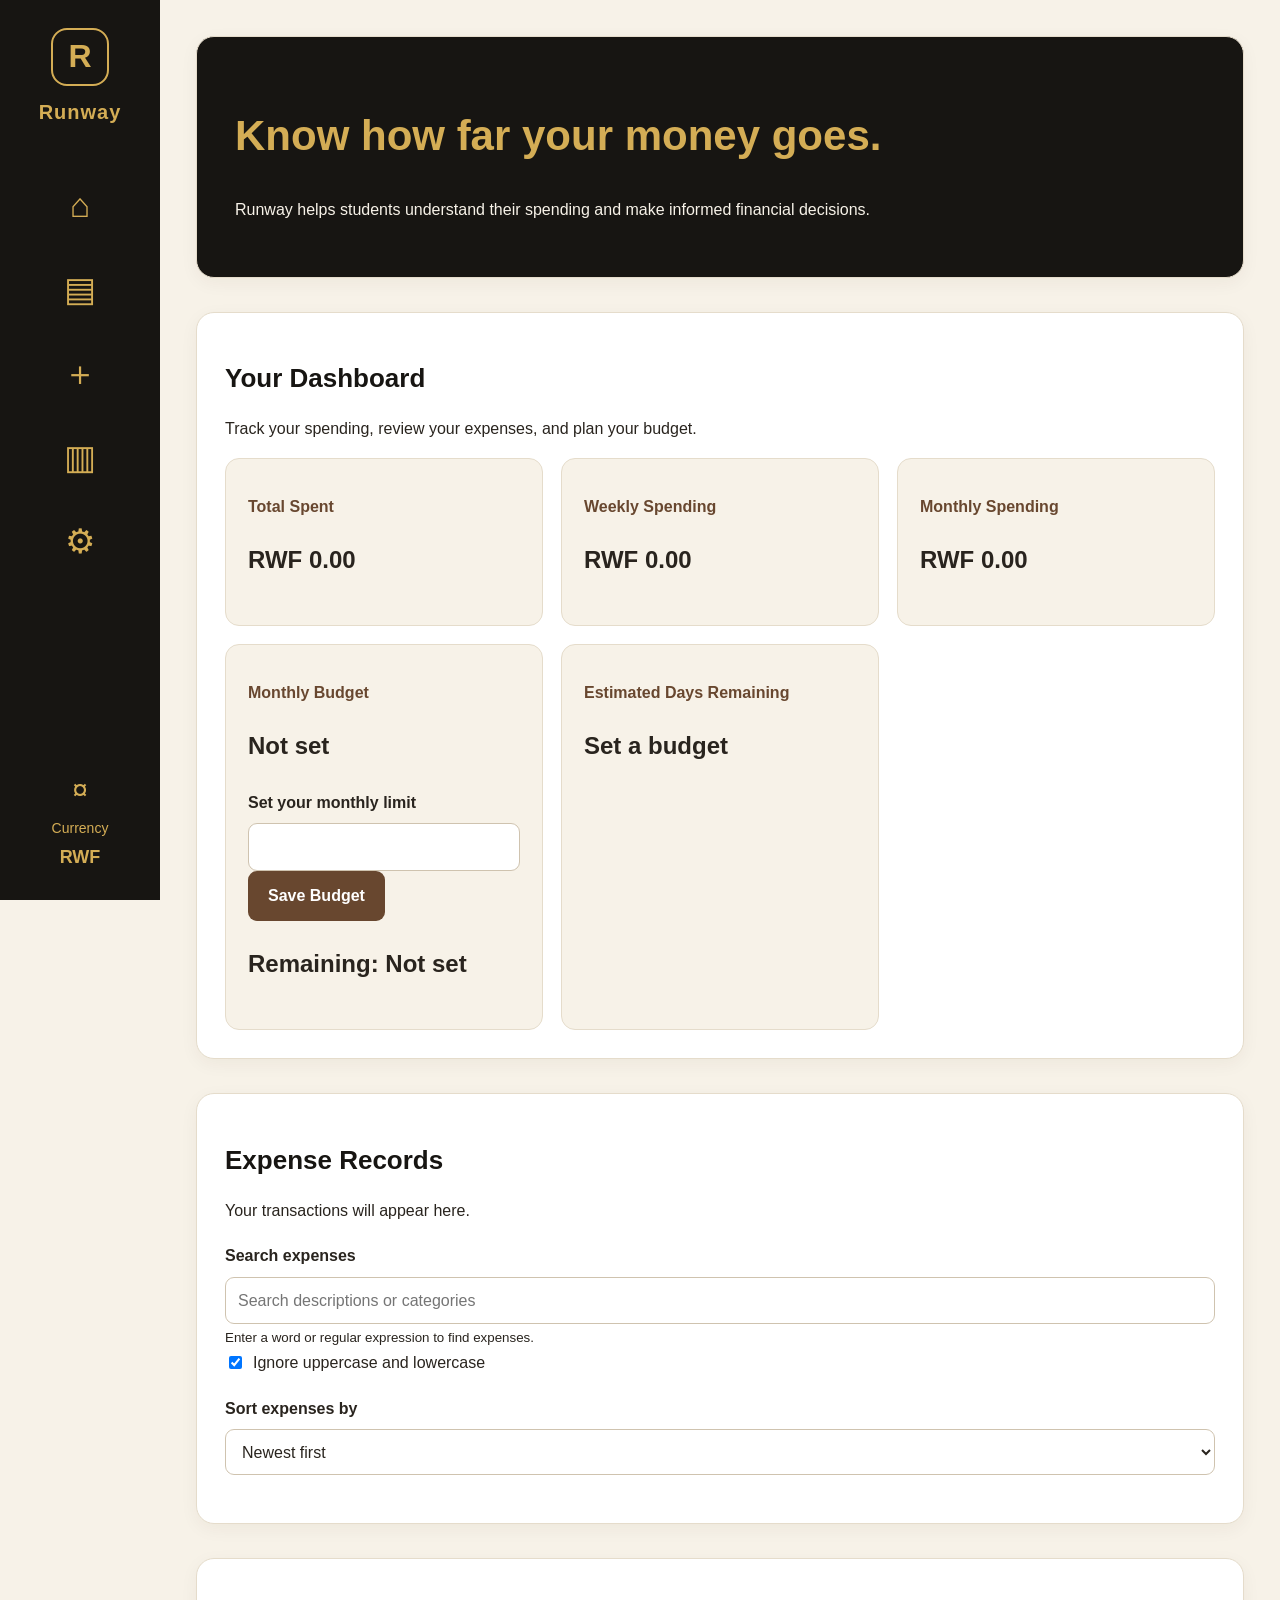
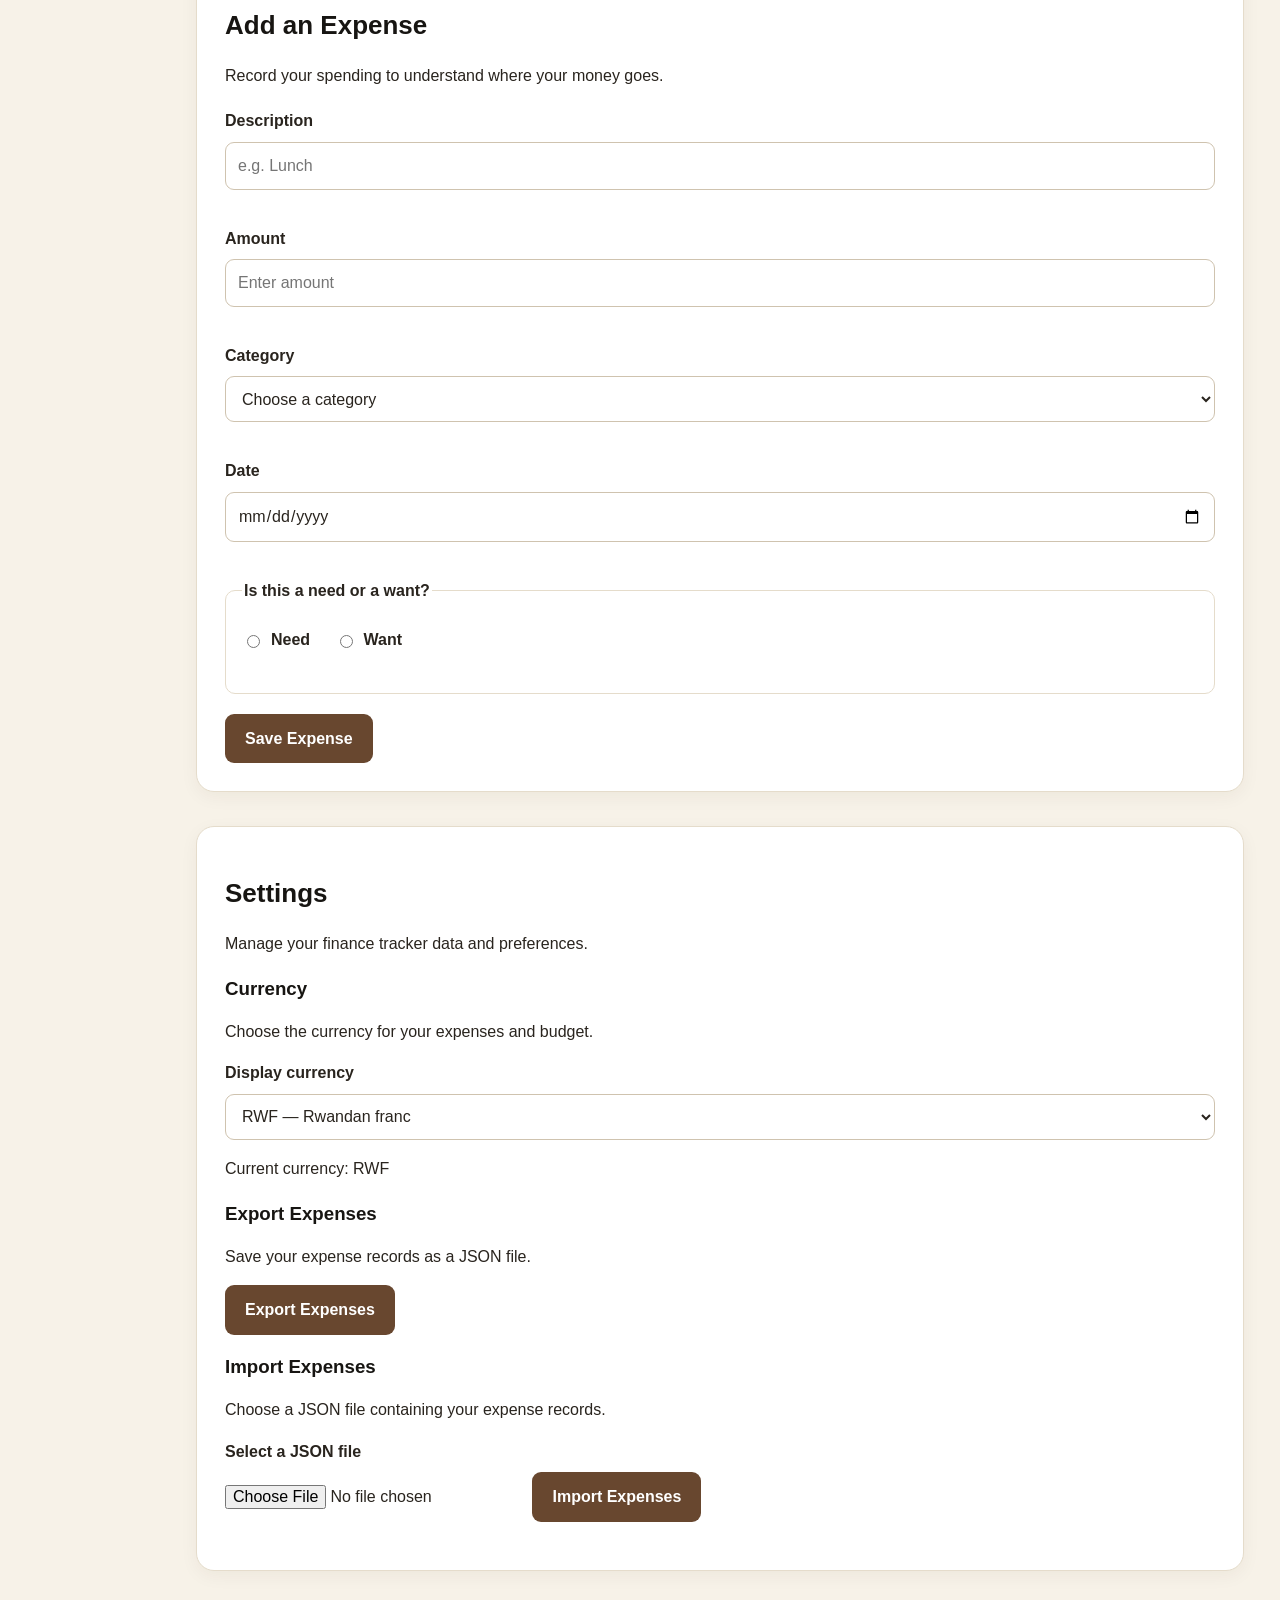
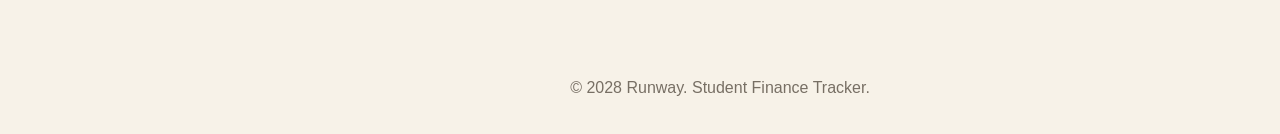
==== index.html @ 53969c0f "Add search highlight" ====
<!DOCTYPE html>
<html lang="en">
<head>
    <meta charset="UTF-8">
    <meta name="viewport" content="width=device-width, initial-scale=1.0">
    <meta name="description" content="Runway helps students understand and manage their spending.">
    <title>Runway | Student Finance Tracker</title>
    <link rel="stylesheet" href="styles/main.css">
    <script type="module" src="scripts/main.js"></script>
</head>
<body>
    <a class="skip-link" href="#main-content">Skip to main content</a>

    
<aside class="sidebar">
    <a class="brand" href="#about" aria-label="Runway home">
        <span class="brand-icon" aria-hidden="true">R</span>
        <span class="brand-name">Runway</span>
    </a>

    <nav aria-label="Main navigation">
        <ul class="nav-list">
            <li>
                <a href="#dashboard" aria-label="Dashboard" title="Dashboard">
                    <span aria-hidden="true">⌂</span>
                </a>
            </li>
            <li>
                <a href="#records" aria-label="Transactions" title="Transactions">
                    <span aria-hidden="true">▤</span>
                </a>
            </li>
            <li>
                <a href="#expense-form" aria-label="Add Expense" title="Add Expense">
                    <span aria-hidden="true">＋</span>
                </a>
            </li>
            <li>
                <a href="#dashboard" aria-label="Spending Insights" title="Spending Insights">
                    <span aria-hidden="true">▥</span>
                </a>
            </li>
            <li>
                <a href="#settings" aria-label="Settings" title="Settings">
                    <span aria-hidden="true">⚙</span>
                </a>
            </li>
        </ul>
    </nav>

    <div class="sidebar-currency">
        <span aria-hidden="true">¤</span>
        <p>Currency</p>
        <strong>RWF</strong>
    </div>
</aside>


    <main id="main-content">
        <section id="about" aria-labelledby="about-title">
            <h1 id="about-title">Know how far your money goes.</h1>
            <p>Runway helps students understand their spending and make informed financial decisions.</p>
        </section>
        <section id="dashboard" aria-labelledby="dashboard-title">
        <h2 id="dashboard-title">Your Dashboard</h2>
     <p>Track your spending, review your expenses, and plan your budget.</p>
    <div class="dashboard-summary">
        <article class="summary-card">
            <h3>Total Spent</h3>
            <p id="total-spent">2</p>
        </article>

        <article class="summary-card">
            <h3>Weekly Spending</h3>
            <p id="weekly-spent">2</p>
        </article>

        <article class="summary-card">
            <h3>Monthly Spending</h3>
            <p id="monthly-spent">2</p>
        </article>
       <article class="summary-card">
    <h3>Monthly Budget</h3>
    <p id="monthly-budget">Not set</p>

    <form id="budget-form">
        <label for="budget-amount">Set your monthly limit</label>
        <input
            type="number"
            id="budget-amount"
            min="0.01"
            step="0.01"

            required
        >
        <button type="submit">Save Budget</button>
    </form>

    <p>Remaining: <span id="budget-remaining">Not set</span></p>
</article>

    <article class="summary-card">
        <h3>Estimated Days Remaining</h3>
        <p id="runway-days">Set a budget</p>
    </article> 
     </div>
        </section>
<section id="records" aria-labelledby="records-title">
    <h2 id="records-title">Expense Records</h2>

    <p>Your transactions will appear here.</p>

    <div class="form-group">
        <label for="expense-search">Search expenses</label>
        <input
            type="search"
            id="expense-search"
            placeholder="Search descriptions or categories"
            aria-describedby="search-help"
        >
        <small id="search-help">
            Enter a word or regular expression to find expenses.
        </small>
        <label class="check-label">
    <input type="checkbox" id="case-toggle" checked>
    Ignore uppercase and lowercase
</label>
    </div>

    <div class="form-group">
        <label for="sort-expenses">Sort expenses by</label>
        <select id="sort-expenses">
            <option value="newest">Newest first</option>
            <option value="oldest">Oldest first</option>
            <option value="description">Description (A–Z)</option>
            <option value="amount-high">Amount (highest first)</option>
            <option value="amount-low">Amount (lowest first)</option>
        </select>
    </div>
</section>    
<section id="expense-form" aria-labelledby="expense-title">
    <h2 id="expense-title">Add an Expense</h2>
    <p>Record your spending to understand where your money goes.</p>

   <form id="expense-entry-form" novalidate>
    <div class="form-group">
        <label for="expense-description">Description</label>
        <input type="text" id="expense-description" name="description" placeholder="e.g. Lunch">
        <small class="error-message" id="description-error" aria-live="polite"></small>
    </div>

    <div class="form-group">
        <label for="expense-amount">Amount</label>
        <input type="number" id="expense-amount" name="amount" step="0.01" placeholder="Enter amount">
        <small class="error-message" id="amount-error" aria-live="polite"></small>
    </div>

    <div class="form-group">
        <label for="expense-category">Category</label>
        <select id="expense-category" name="category">
            <option value="">Choose a category</option>
            <option value="Food">Food</option>
            <option value="Books">Books</option>
            <option value="Transport">Transport</option>
            <option value="Entertainment">Entertainment</option>
            <option value="Fees">Fees</option>
            <option value="Other">Other</option>
        </select>
        <small class="error-message" id="category-error" aria-live="polite"></small>
    </div>

    <div class="form-group">
        <label for="expense-date">Date</label>
        <input type="date" id="expense-date" name="date">
        <small class="error-message" id="date-error" aria-live="polite"></small>
    </div>

    <fieldset class="form-group">
        <legend>Is this a need or a want?</legend>
        <label>
            <input type="radio" name="needWant" value="need">
            Need
        </label>
        <label>
            <input type="radio" name="needWant" value="want">
            Want
        </label>
        <small class="error-message" id="needwant-error" aria-live="polite"></small>
    </fieldset>

    <button type="submit">Save Expense</button>
</form> 
</section>

       <section id="settings" aria-labelledby="settings-title">
        <h2 id="settings-title">Settings</h2>
        <p>Manage your finance tracker data and preferences.</p>
                <div class="form-group">
            <h3>Currency</h3>
            <p>Choose the currency for your expenses and budget.</p>

            <label for="currency-select">Display currency</label>
            <select id="currency-select">
                <option value="RWF">RWF — Rwandan franc</option>
                <option value="USD">USD — US dollar</option>
                <option value="MWK">MWK — Malawian kwacha</option>
            </select>

            <p id="currency-status" role="status" aria-live="polite">
                Current currency: RWF
            </p>
        </div>

        <div class="form-group">
            <h3>Export Expenses</h3>
            <p>Save your expense records as a JSON file.</p>
            <button type="button" id="export-expenses">Export Expenses</button>
        </div>

        <div class="form-group">
            <h3>Import Expenses</h3>
            <p>Choose a JSON file containing your expense records.</p>
            <label for="import-file">Select a JSON file</label>
            <input type="file" id="import-file" accept=".json,application/json">
            <button type="button" id="import-expenses">Import Expenses</button>
            <p id="import-status" role="status" aria-live="polite"></p>
        </div>
    </section>
    </main>

    <footer class="site-footer">
        <p>&copy; 2028 Runway. Student Finance Tracker.</p>
</footer>
</body>
</html>
---- styles/main.css ----
:root {
    --black: #171512;
    --gold: #D4AD55;
    --brown: #68472F;
    --cream: #F7F2E8;
    --white: #FFFFFF;
    --text: #29241E;
    --muted: #776F64;
    --border: #E5DCCB;
}

* {
    box-sizing: border-box;
}

html {
    scroll-behavior: smooth;
}

body {
    margin: 0;
    background: var(--cream);
    color: var(--text);
    font-family: Arial, sans-serif;
    line-height: 1.6;
}

.skip-link {
    position: absolute;
    top: -100px;
    left: 12px;
    z-index: 100;
    background: var(--gold);
    color: var(--black);
    padding: 12px;
}

.skip-link:focus {
    top: 12px;
}

/* Wider black sidebar */
.sidebar {
    position: fixed;
    top: 0;
    left: 0;
    bottom: 0;
    width: 160px;
    padding: 28px 16px;
    background: var(--black);
    display: flex;
    flex-direction: column;
    align-items: center;
    z-index: 10;
    overflow-y: auto;
}

.brand {
    display: flex;
    flex-direction: column;
    align-items: center;
    gap: 10px;
    color: var(--gold);
    text-decoration: none;
    font-weight: bold;
}

.brand-icon {
    display: flex;
    align-items: center;
    justify-content: center;
    width: 58px;
    height: 58px;
    border: 2px solid var(--gold);
    border-radius: 16px;
    font-size: 32px;
}

.brand-name {
    font-size: 20px;
    letter-spacing: 1px;
}

.sidebar nav {
    width: 100%;
    margin-top: 44px;
}

.nav-list {
    list-style: none;
    padding: 0;
    margin: 0;
    display: flex;
    flex-direction: column;
    align-items: center;
    gap: 18px;
}

.nav-list a {
    width: 100px;
    height: 66px;
    display: flex;
    align-items: center;
    justify-content: center;
    border-radius: 15px;
    background: transparent;
    color: var(--gold);
    text-decoration: none;
    font-size: 34px;
    transition: background 0.2s, color 0.2s;
}

.nav-list a:hover,
.nav-list a:focus {
    background: var(--gold);
    color: var(--black);
    outline: none;
}

.sidebar-currency {
    margin-top: auto;
    padding-top: 30px;
    color: var(--gold);
    text-align: center;
    font-size: 14px;
}

.sidebar-currency span {
    font-size: 28px;
}

.sidebar-currency p {
    margin: 4px 0;
}

.sidebar-currency strong {
    font-size: 18px;
}

/* Main page */
main {
    margin-left: 160px;
    padding: 36px;
    max-width: 1500px;
}

section {
    margin-bottom: 34px;
    padding: 28px;
    background: var(--white);
    border: 1px solid var(--border);
    border-radius: 18px;
    box-shadow: 0 5px 18px rgba(50, 35, 15, 0.05);
    scroll-margin-top: 20px;
}

h1,
h2,
h3 {
    color: var(--black);
    line-height: 1.25;
}

h1 {
    font-size: clamp(28px, 4vw, 42px);
    max-width: 700px;
}

h2 {
    font-size: 26px;
}

section#about {
    background: var(--black);
    color: var(--white);
    padding: 38px;
}

section#about h1 {
    color: var(--gold);
}

section#about p {
    max-width: 650px;
    color: var(--cream);
}

.dashboard-summary {
    display: grid;
    grid-template-columns: 1fr;
    gap: 18px;
}

.summary-card {
    min-width: 0;
    padding: 22px;
    background: var(--cream);
    border: 1px solid var(--border);
    border-radius: 14px;
}

.summary-card h3 {
    font-size: 16px;
    color: var(--brown);
}

.summary-card p {
    font-size: 24px;
    font-weight: bold;
    overflow-wrap: anywhere;
}

.form-group {
    margin: 20px 0;
}

label,
legend {
    display: block;
    margin-bottom: 8px;
    font-weight: bold;
}

input,
select,
button {
    font: inherit;
}

input:not([type="radio"]):not([type="file"]),
select {
    width: 100%;
    min-height: 46px;
    padding: 10px 12px;
    border: 1px solid #CFC3AF;
    border-radius: 9px;
    background: var(--white);
    color: var(--text);
}

input:focus,
select:focus,
button:focus {
    outline: 3px solid rgba(212, 173, 85, 0.55);
    outline-offset: 2px;
}

fieldset {
    border: 1px solid var(--border);
    border-radius: 10px;
    padding: 16px;
}

fieldset label {
    display: inline-flex;
    align-items: center;
    gap: 8px;
    margin-right: 20px;
}

button {
    padding: 12px 20px;
    border: none;
    border-radius: 9px;
    background: var(--brown);
    color: var(--white);
    font-weight: bold;
    cursor: pointer;
}

button:hover {
    background: var(--black);
    color: var(--gold);
}

.site-footer {
    margin-left: 160px;
    padding: 18px 30px;
    color: var(--muted);
    text-align: center;
}

/* Tablet and larger screens */
@media (min-width: 700px) {
    .dashboard-summary {
        grid-template-columns: repeat(2, minmax(0, 1fr));
    }
}

/* Desktop */
@media (min-width: 1100px) {
    .dashboard-summary {
        grid-template-columns: repeat(3, minmax(0, 1fr));
    }
}

/* Small phones */
@media (max-width: 480px) {
    .sidebar {
        width: 85px;
        padding: 20px 8px;
    }

    .brand-icon {
        width: 46px;
        height: 46px;
        font-size: 25px;
    }

    .brand-name {
        font-size: 16px;
    }

    .sidebar nav {
        margin-top: 28px;
    }

    .nav-list {
        gap: 12px;
    }

    .nav-list a {
        width: 60px;
        max-width: 100%;
        height: 54px;
        font-size: 28px;
    }

    .sidebar-currency {
        font-size: 12px;
    }

    main {
        margin-left: 85px;
        padding: 10px;
        width: calc(100% - 85px);
        max-width: none;
    }

    section {
        padding: 18px;
    }

    section#about {
        padding: 22px;
    }

    .site-footer {
        margin-left: 85px;
        padding: 14px 8px;
        font-size: 12px;
    }
}


/* Runway records table */
#records {
    width: 100%;
    max-width: 100%;
    overflow-x: auto;
}

#records table {
    width: 100%;
    min-width: 0px;
    margin-top: 0px;
    border-collapse: separate;
    border-spacing: 0;
    background: var(--white);
    border: 1px solid var(--border);
    border-radius: 14px;
    overflow: hidden;
    box-shadow: 0 6px 18px rgba(23, 21, 18, 0.08);
}

#records th {
    padding: 18px 20px;
    background: var(--black);
    color: var(--gold);
    text-align: left;
    font-size: 14px;
    letter-spacing: 0.4px;
    border-bottom: 3px solid var(--gold);
    white-space: nowrap;
}

#records td {
    padding: 17px 20px;
    color: var(--text);
    border-bottom: 1px solid var(--border);
    text-align: left;
}

#records tr:nth-child(even) td {
    background: var(--cream);
}

#records tr:hover td {
    background: #F0E5CB;
}

#records tr:last-child td {
    border-bottom: none;
}

#records td:nth-child(4) {
    color: var(--brown);
    font-weight: bold;
    white-space: nowrap;
}

.error-message {
    display: block;
    color: #B3261E;
    font-weight: bold;
    min-height: 1.2em;

}

mark {
    background: var(--gold);
    color: var(--black);
    padding: 0 2px;
    border-radius: 3px;
}

.check-label {
    display: flex;
    align-items: center;
    gap: 8px;
    font-weight: normal;
}

#records input[type="checkbox"] {
    width: auto;
    min-height: 0;
}
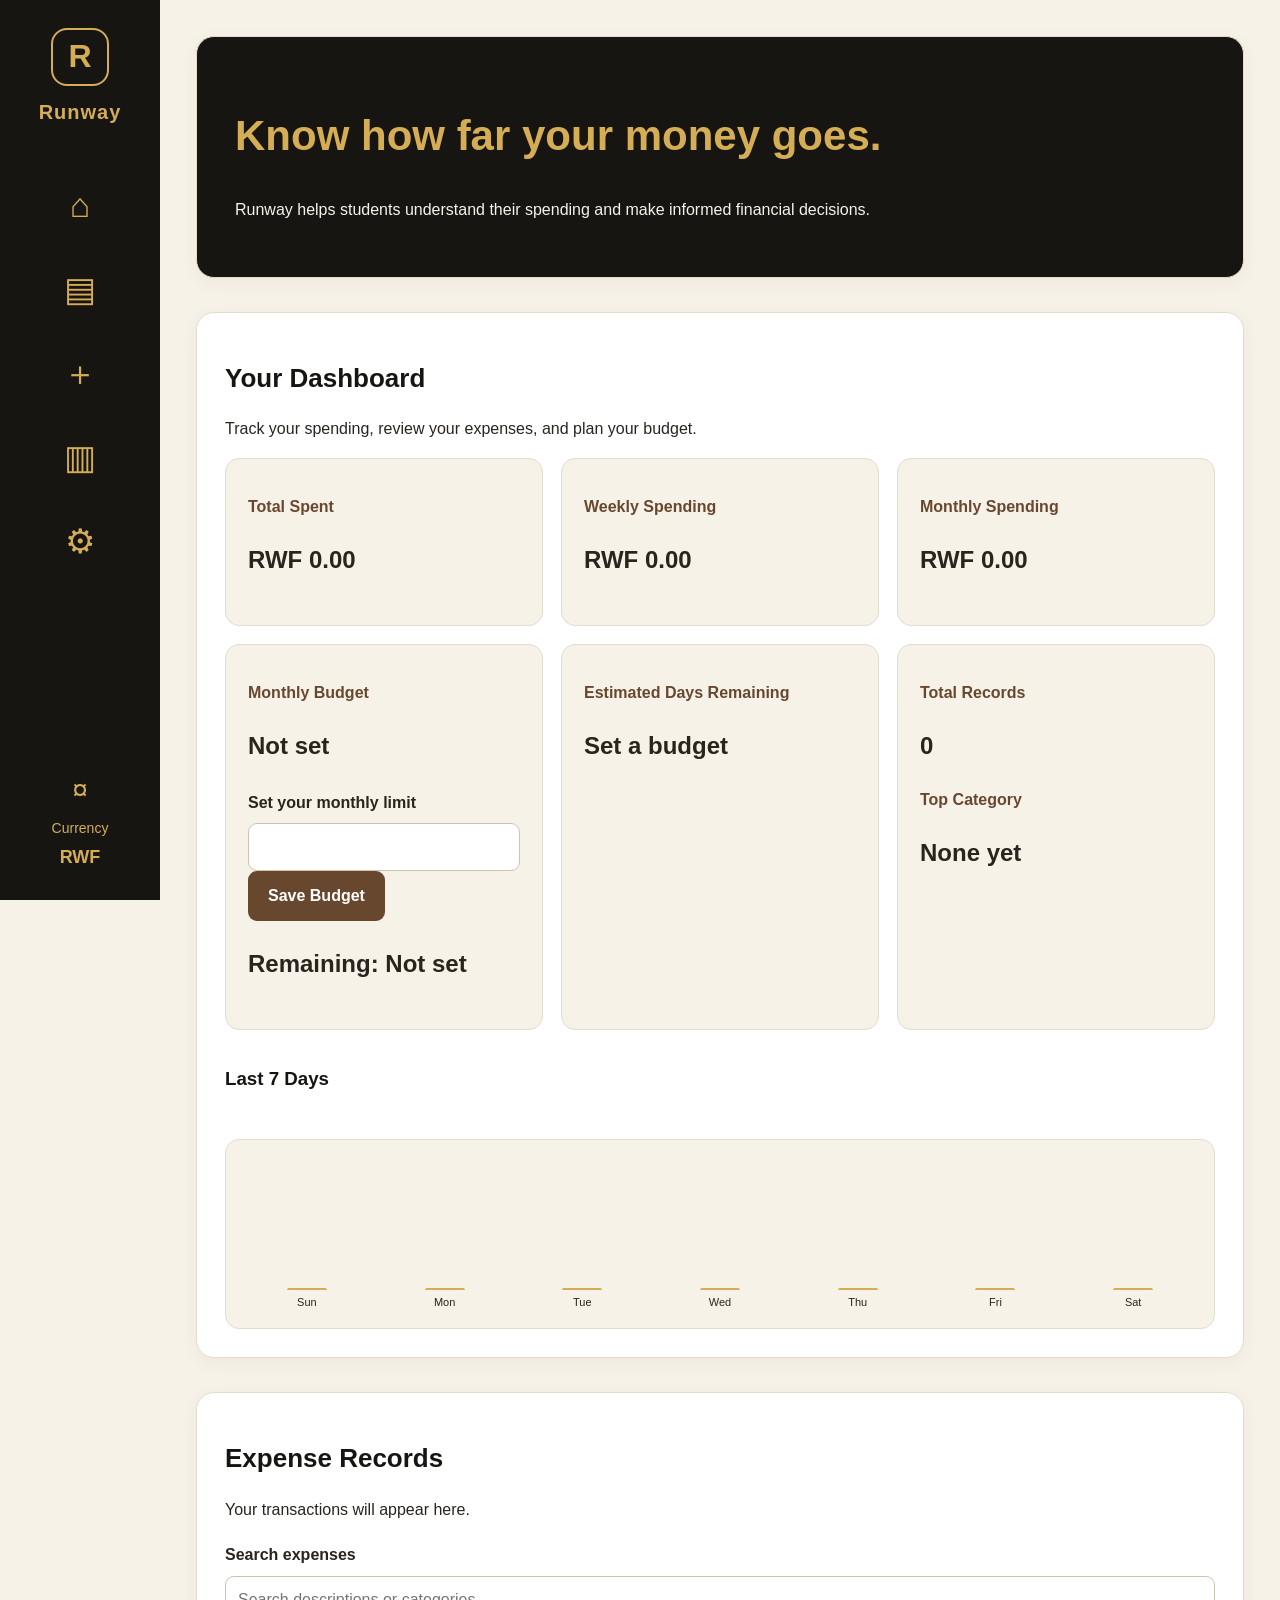
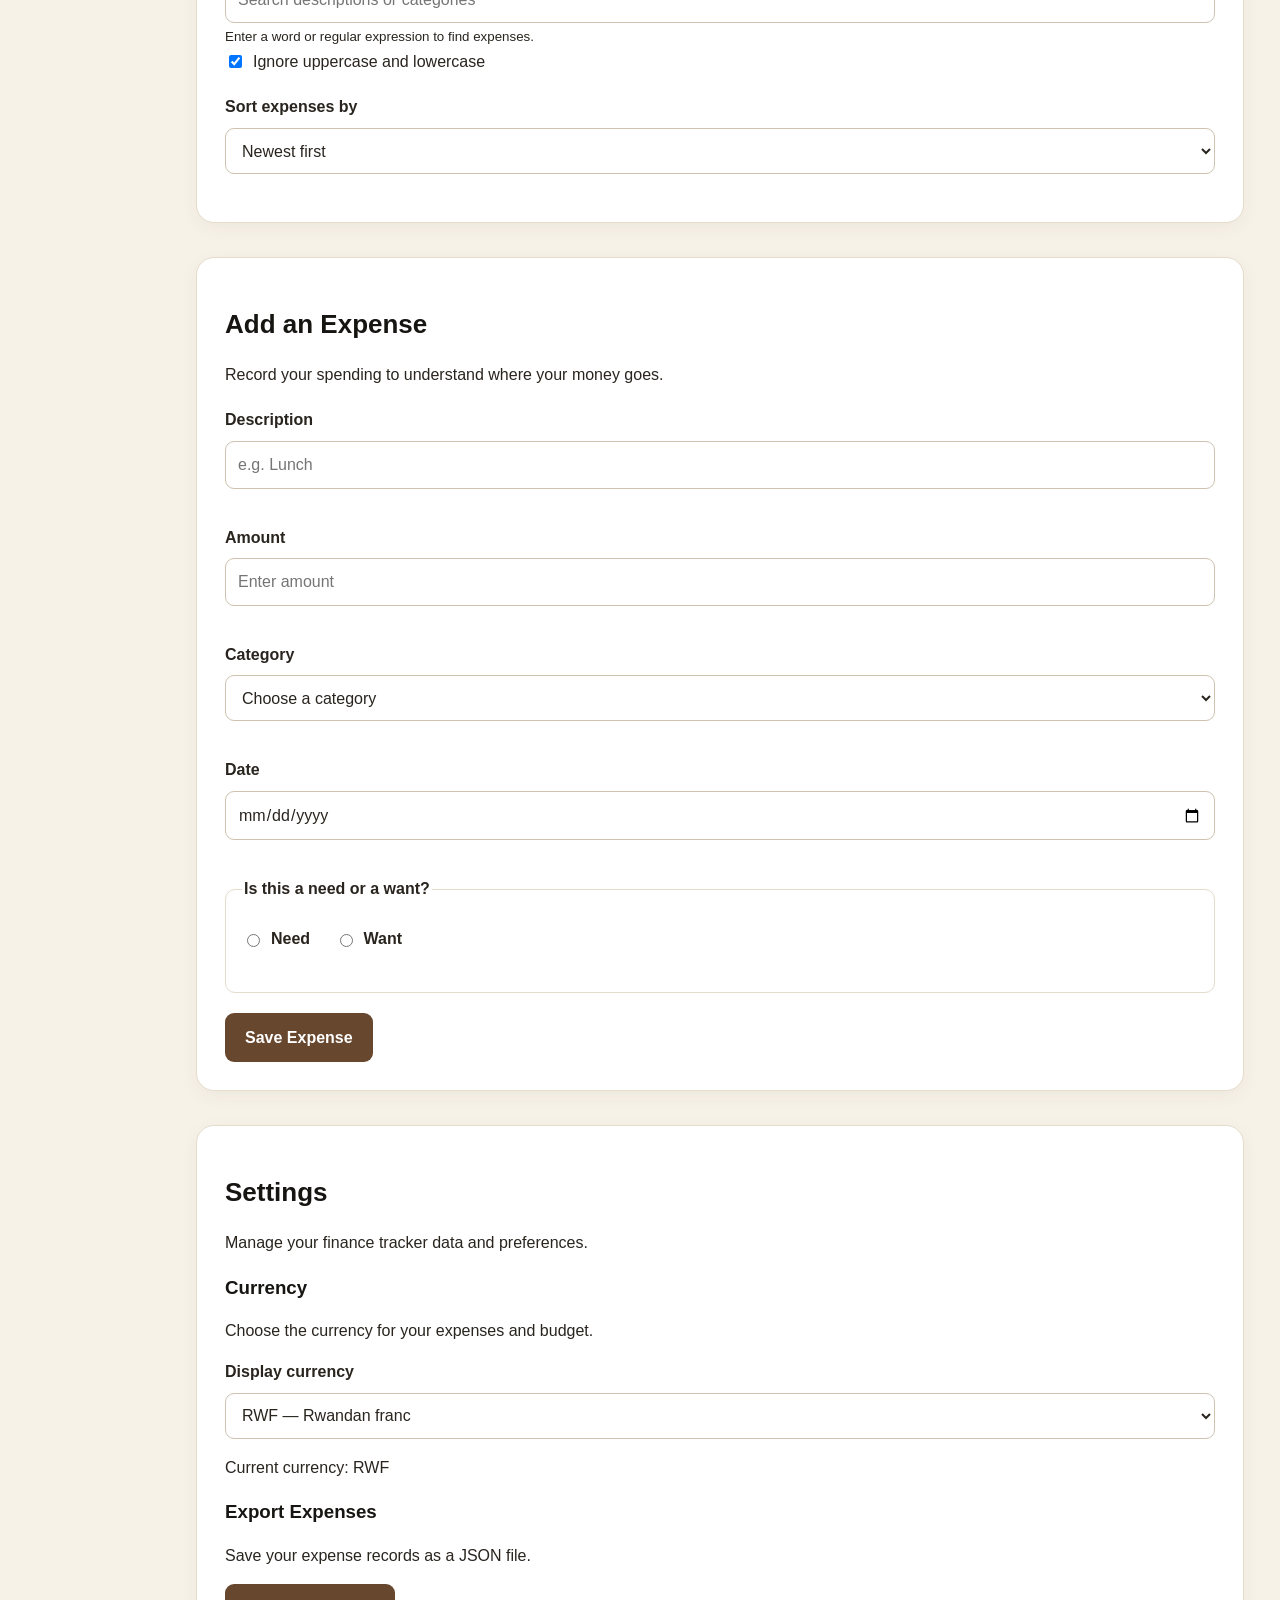
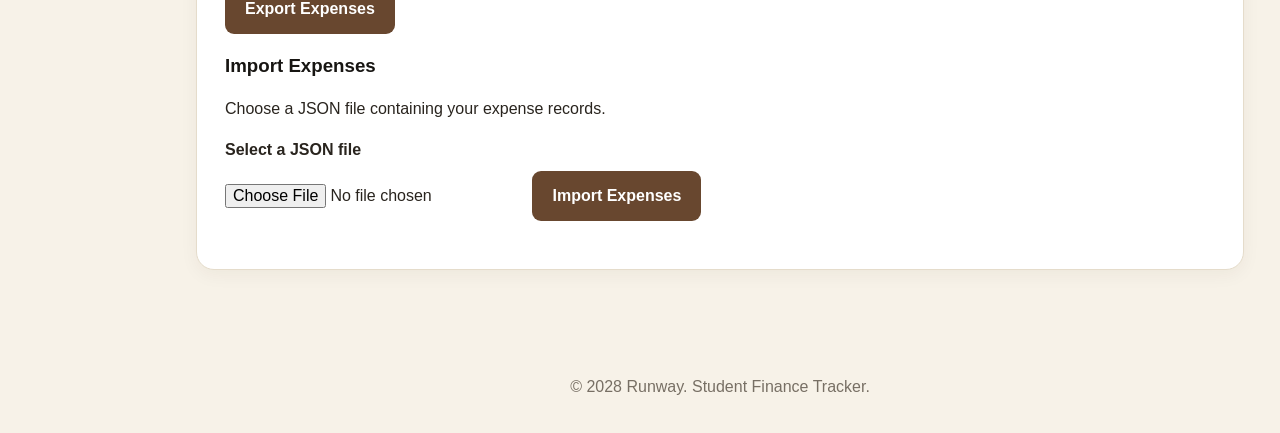
==== commit 7099bc08: "Adding last 7 days chart" ====
--- a/index.html
+++ b/index.html
@@ -98,12 +98,25 @@
     </form>
 
     <p>Remaining: <span id="budget-remaining">Not set</span></p>
+   <p id="budget-message" aria-live="polite"></p> 
 </article>
 
     <article class="summary-card">
         <h3>Estimated Days Remaining</h3>
         <p id="runway-days">Set a budget</p>
-    </article> 
+    </article>
+     <article class="summary-card">
+    <h3>Total Records</h3>
+    <p id="record-count">0</p>
+</article./validators.js";
+caseToggle.addEventListener("change", displayExpenses);./validators.js";
+
+<article class="summary-card">
+    <h3>Top Category</h3>
+    <p id="top-category">None yet</p>
+</article>
+<h3>Last 7 Days</h3>
+<div class="trend-chart" id="trend-chart" role="group" aria-label="Bar chart of spending over the last 7 days"></div>
      </div>
         </section>
 <section id="records" aria-labelledby="records-title">
--- a/styles/main.css
+++ b/styles/main.css
@@ -436,3 +436,52 @@
     width: auto;
     min-height: 0;
 }
+
+.trend-chart {
+    display: flex;
+    align-items: flex-end;
+    gap: 8px;
+    height: 190px;
+    margin-top: 12px;
+    padding: 16px;
+    background: var(--cream);
+    border: 1px solid var(--border);
+    border-radius: 14px;
+}
+
+.trend-col {
+    flex: 1;
+    min-width: 0;
+    display: flex;
+    flex-direction: column;
+    justify-content: flex-end;
+    align-items: center;
+    gap: 4px;
+    font-size: 11px;
+    text-align: center;
+    overflow-wrap: anywhere;
+}
+
+.trend-bar {
+    width: 100%;
+    max-width: 40px;
+    min-height: 2px;
+    background: var(--gold);
+    border-radius: 6px 6px 0 0;
+    transform-origin: bottom;
+    animation: grow 0.5s ease;
+}
+
+@keyframes grow {
+    from { transform: scaleY(0); }
+    to { transform: scaleY(1); }
+}
+.dashboard-summary > h3,
+.dashboard-summary > .trend-chart {
+    grid-column: 1 / -1;
+}
+
+.trend-col span {
+    white-space: nowrap;
+}
+
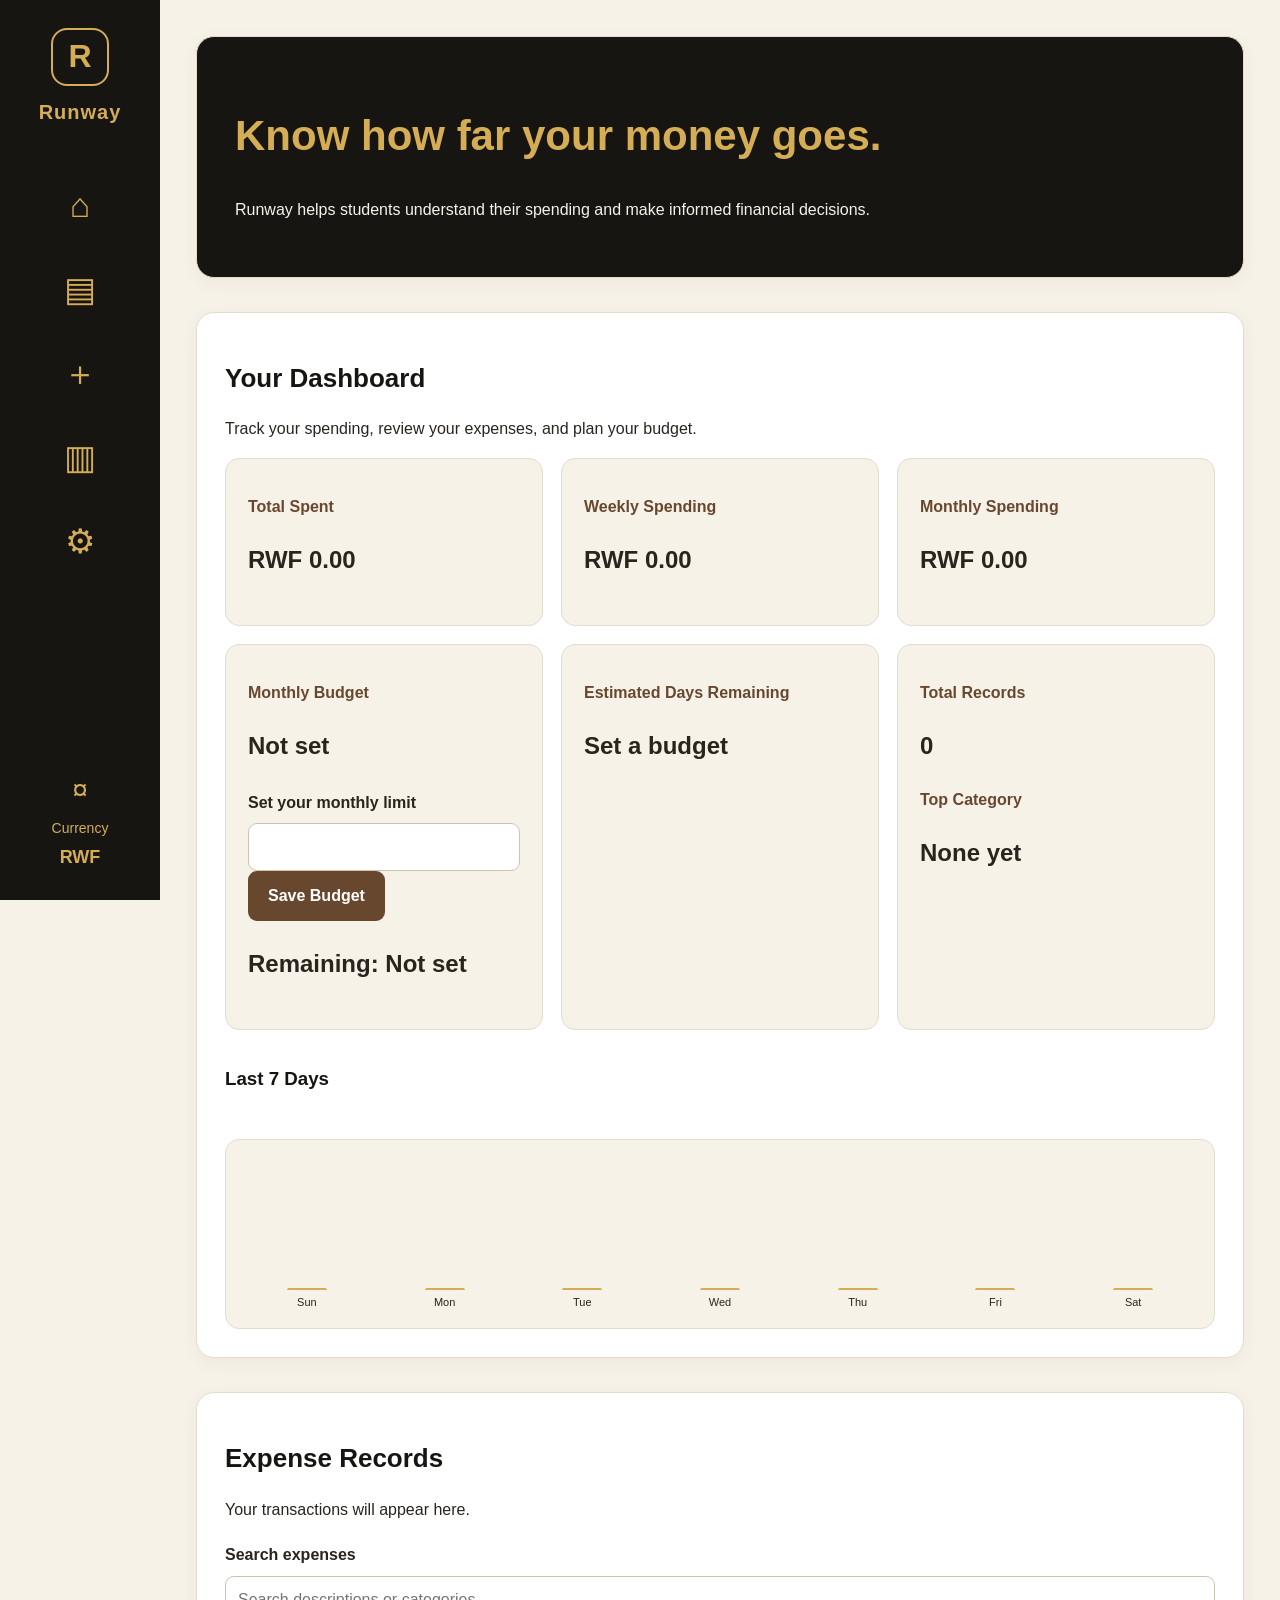
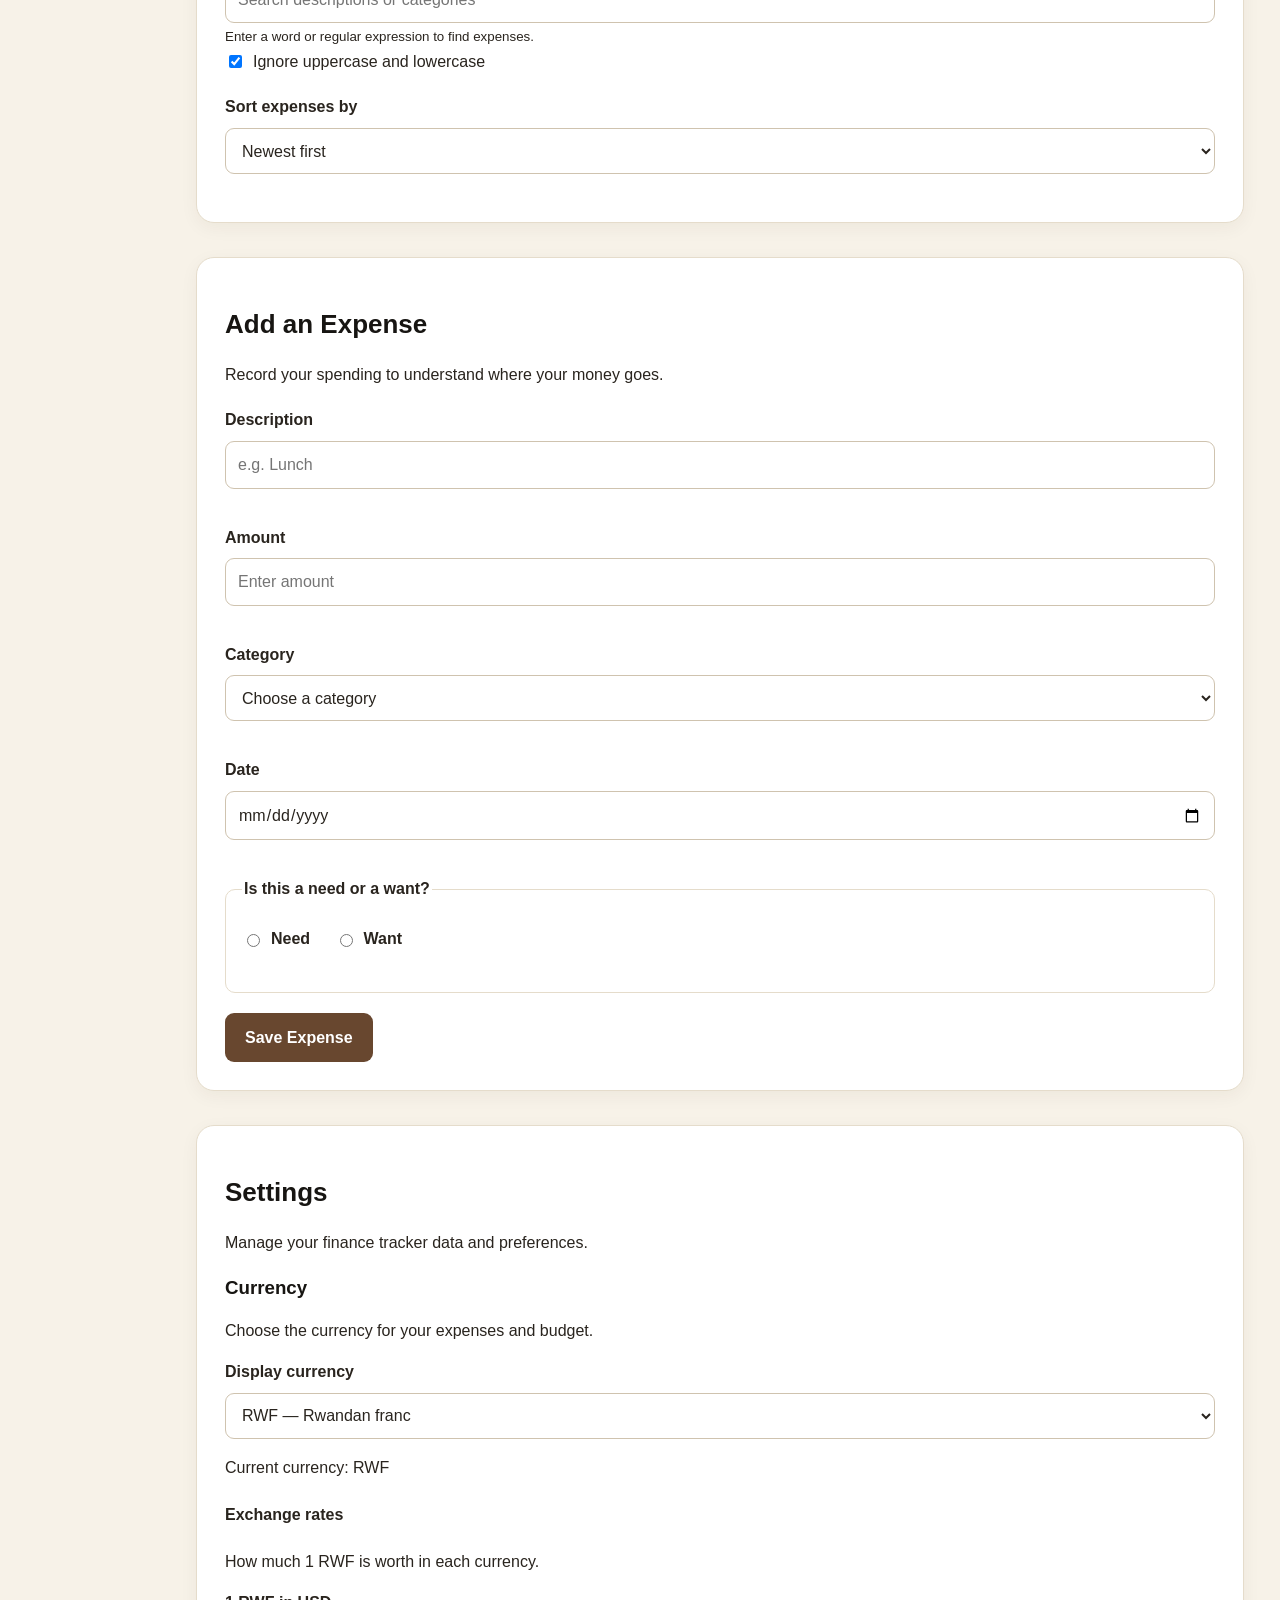
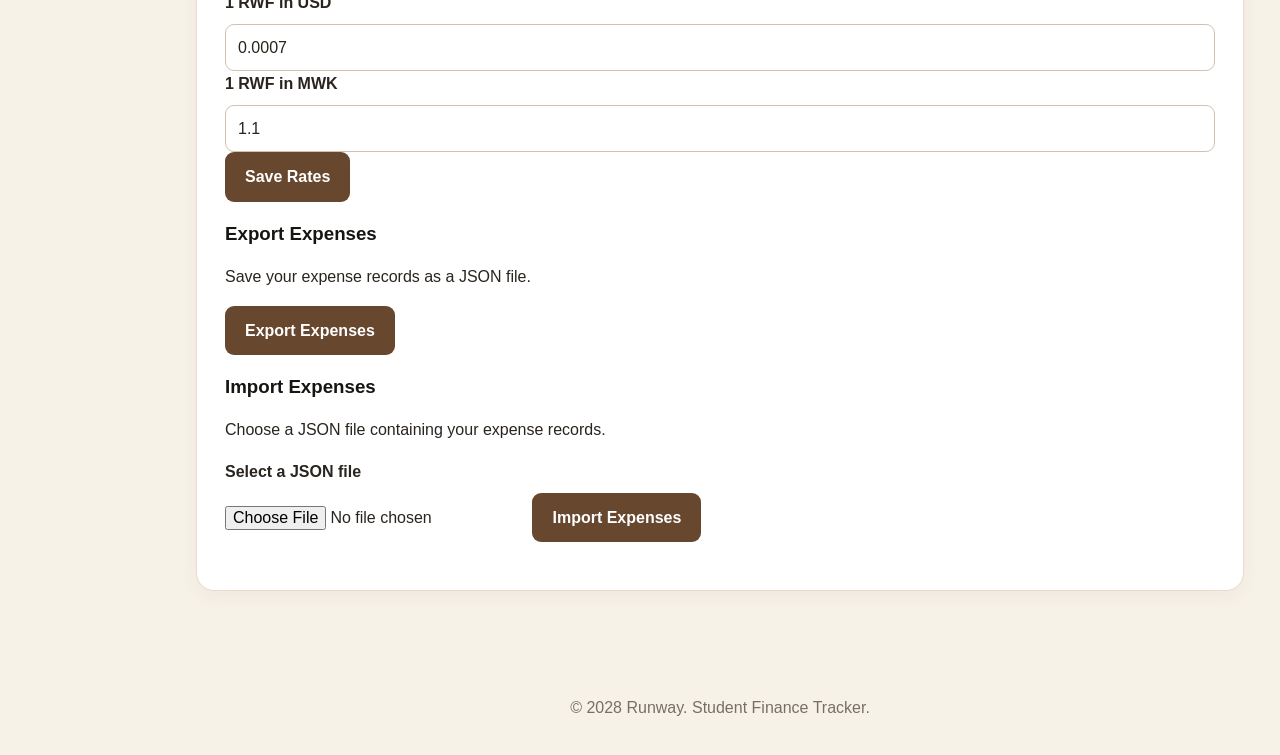
==== commit a8ed1057: "adding editable exchange rates" ====
--- a/index.html
+++ b/index.html
@@ -223,6 +223,17 @@
             <p id="currency-status" role="status" aria-live="polite">
                 Current currency: RWF
             </p>
+            <h4>Exchange rates</h4>
+<p>How much 1 RWF is worth in each currency.</p>
+
+<label for="rate-usd">1 RWF in USD</label>
+<input type="number" id="rate-usd" min="0" step="any">
+
+<label for="rate-mwk">1 RWF in MWK</label>
+<input type="number" id="rate-mwk" min="0" step="any">
+
+<button type="button" id="save-rates">Save Rates</button>
+<p id="rates-status" role="status" aria-live="polite"></p>
         </div>
 
         <div class="form-group">
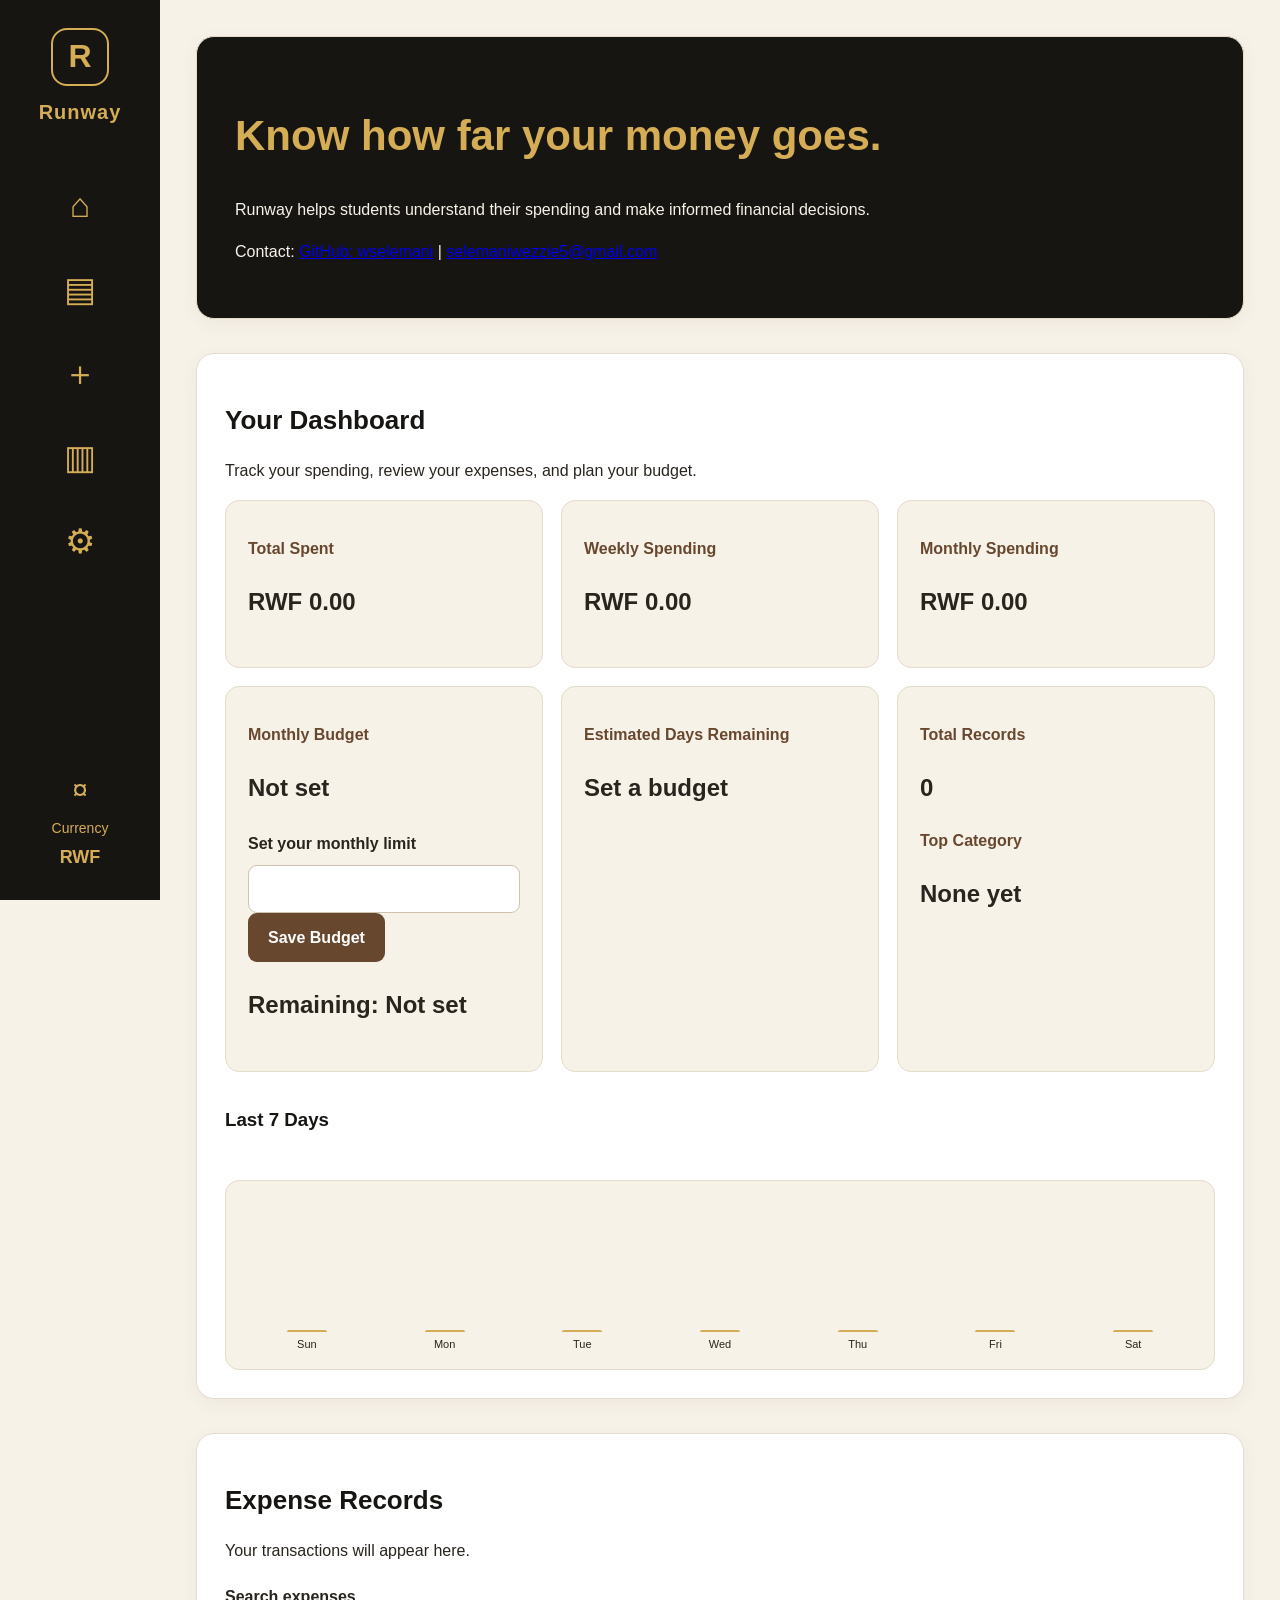
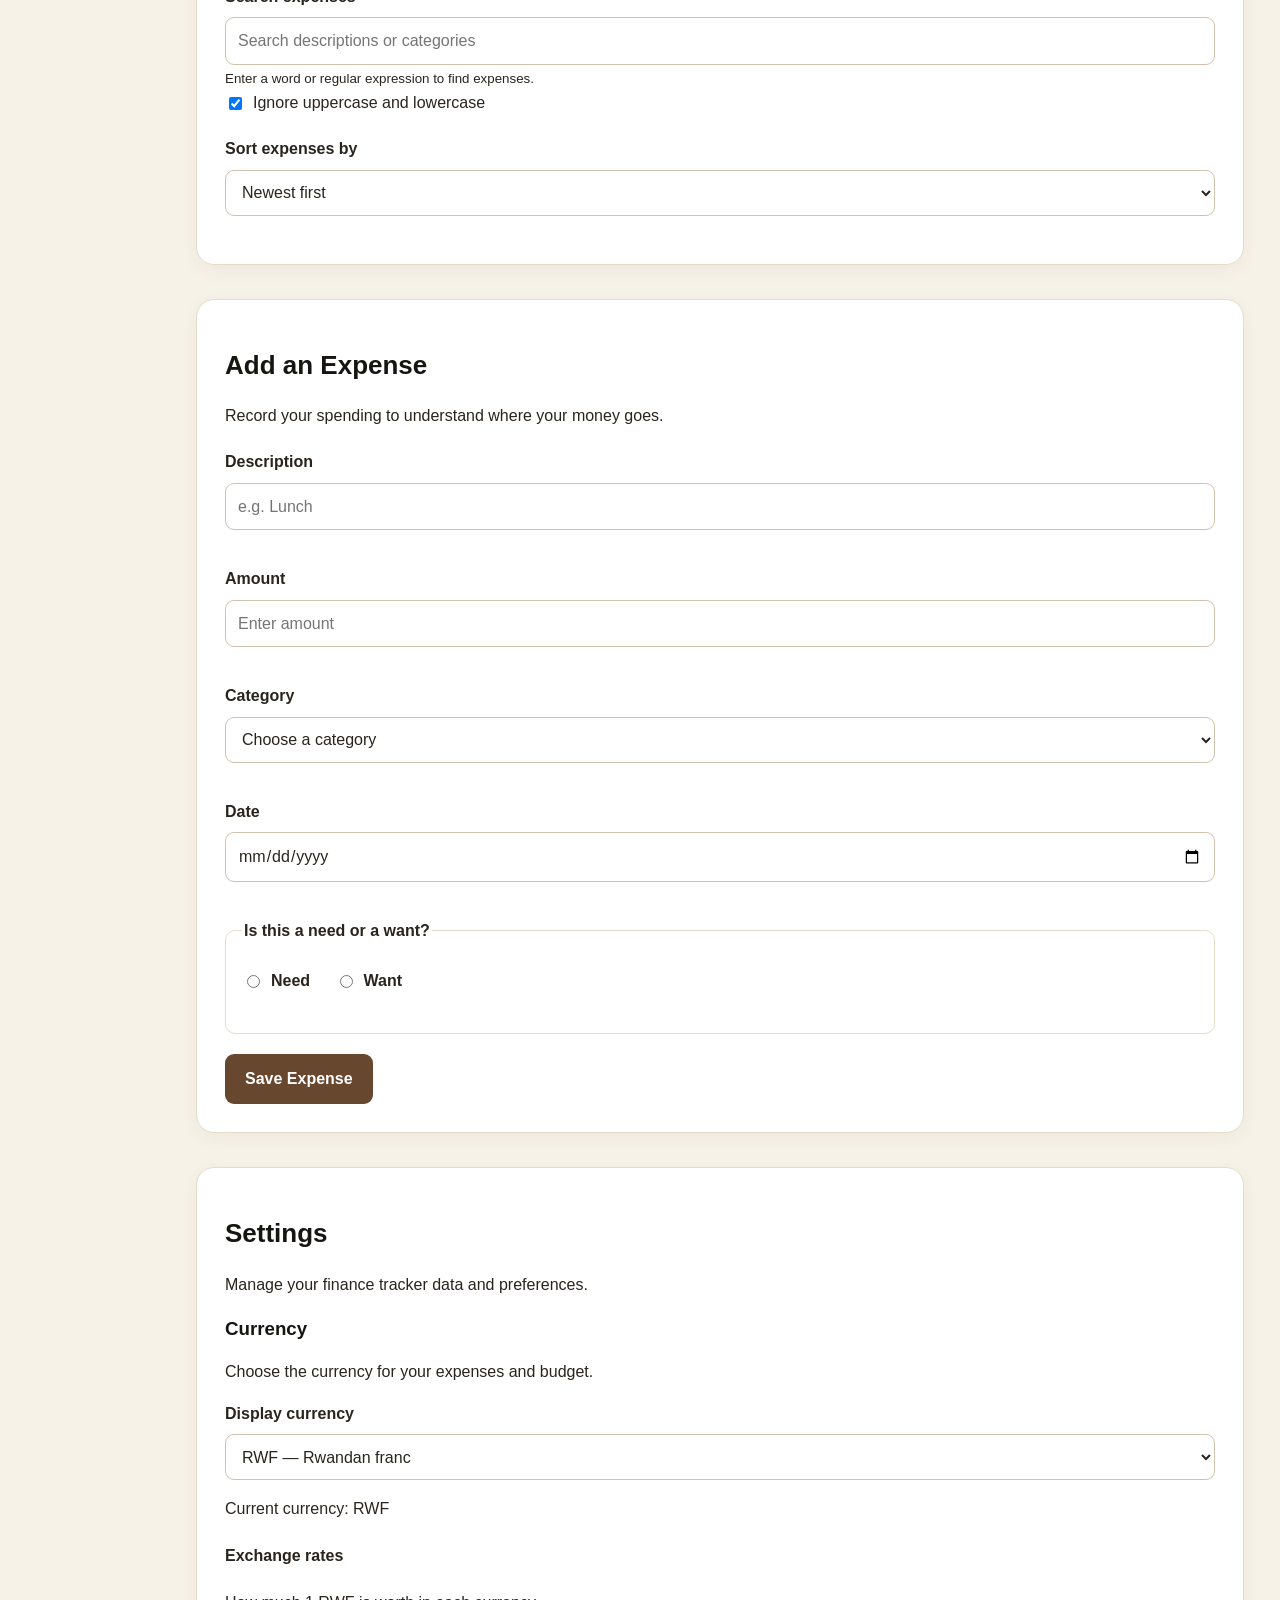
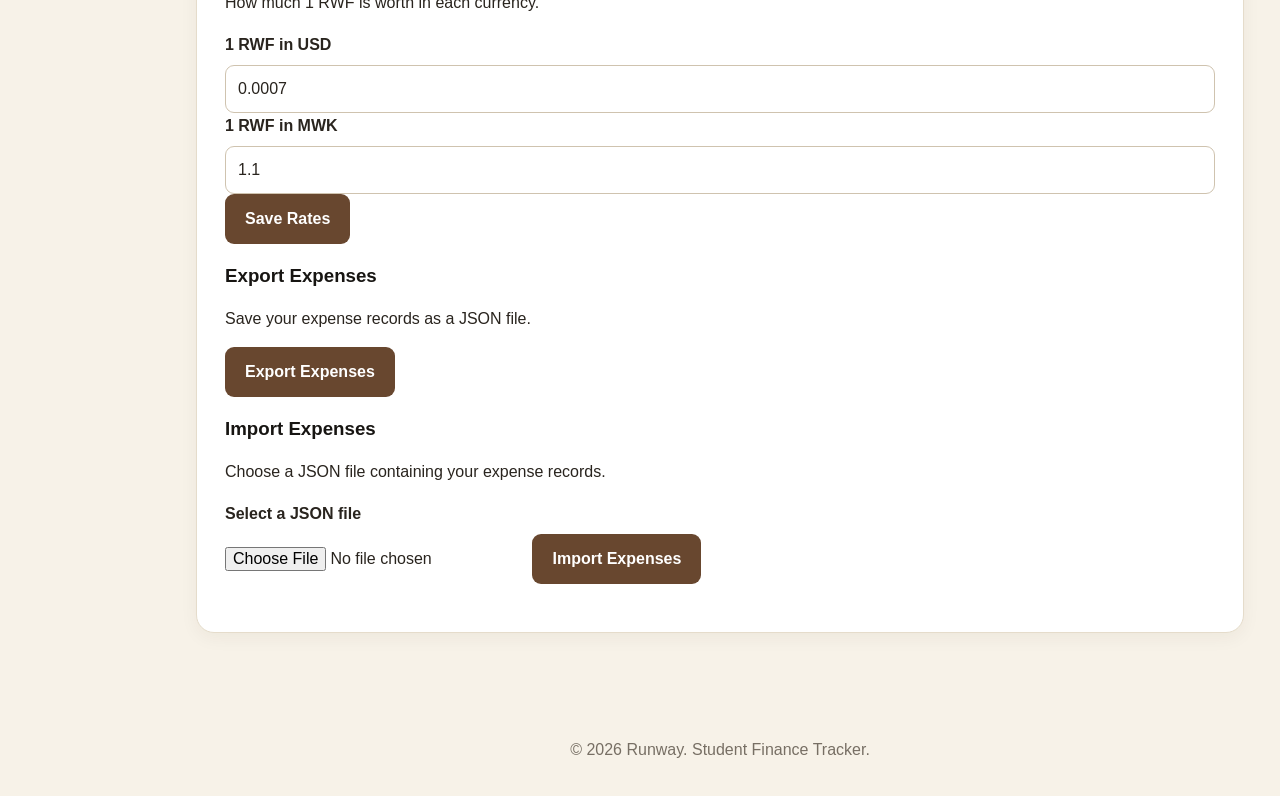
==== commit 3f3bf986: "Adding contact links and favicon" ====
--- a/index.html
+++ b/index.html
@@ -6,6 +6,7 @@
     <meta name="viewport" content="width=device-width, initial-scale=1.0">
     <meta name="description" content="Runway helps students understand and manage their spending.">
     <title>Runway | Student Finance Tracker</title>
+    <link rel="icon" href="data:,">
     <link rel="stylesheet" href="styles/main.css">
     <script type="module" src="scripts/main.js"></script>
 </head>
@@ -61,6 +62,12 @@
         <section id="about" aria-labelledby="about-title">
             <h1 id="about-title">Know how far your money goes.</h1>
             <p>Runway helps students understand their spending and make informed financial decisions.</p>
+                  <p>
+                Contact:
+                <a href="https://github.com/wselemani">GitHub: wselemani</a>
+                |
+                <a href="mailto:selemaniwezzie5@gmail.com">selemaniwezzie5@gmail.com</a>
+            </p>
         </section>
         <section id="dashboard" aria-labelledby="dashboard-title">
         <h2 id="dashboard-title">Your Dashboard</h2>
@@ -254,7 +261,7 @@
     </main>
 
     <footer class="site-footer">
-        <p>&copy; 2028 Runway. Student Finance Tracker.</p>
+        <p>&copy; 2026 Runway. Student Finance Tracker.</p>
 </footer>
 </body>
 </html>
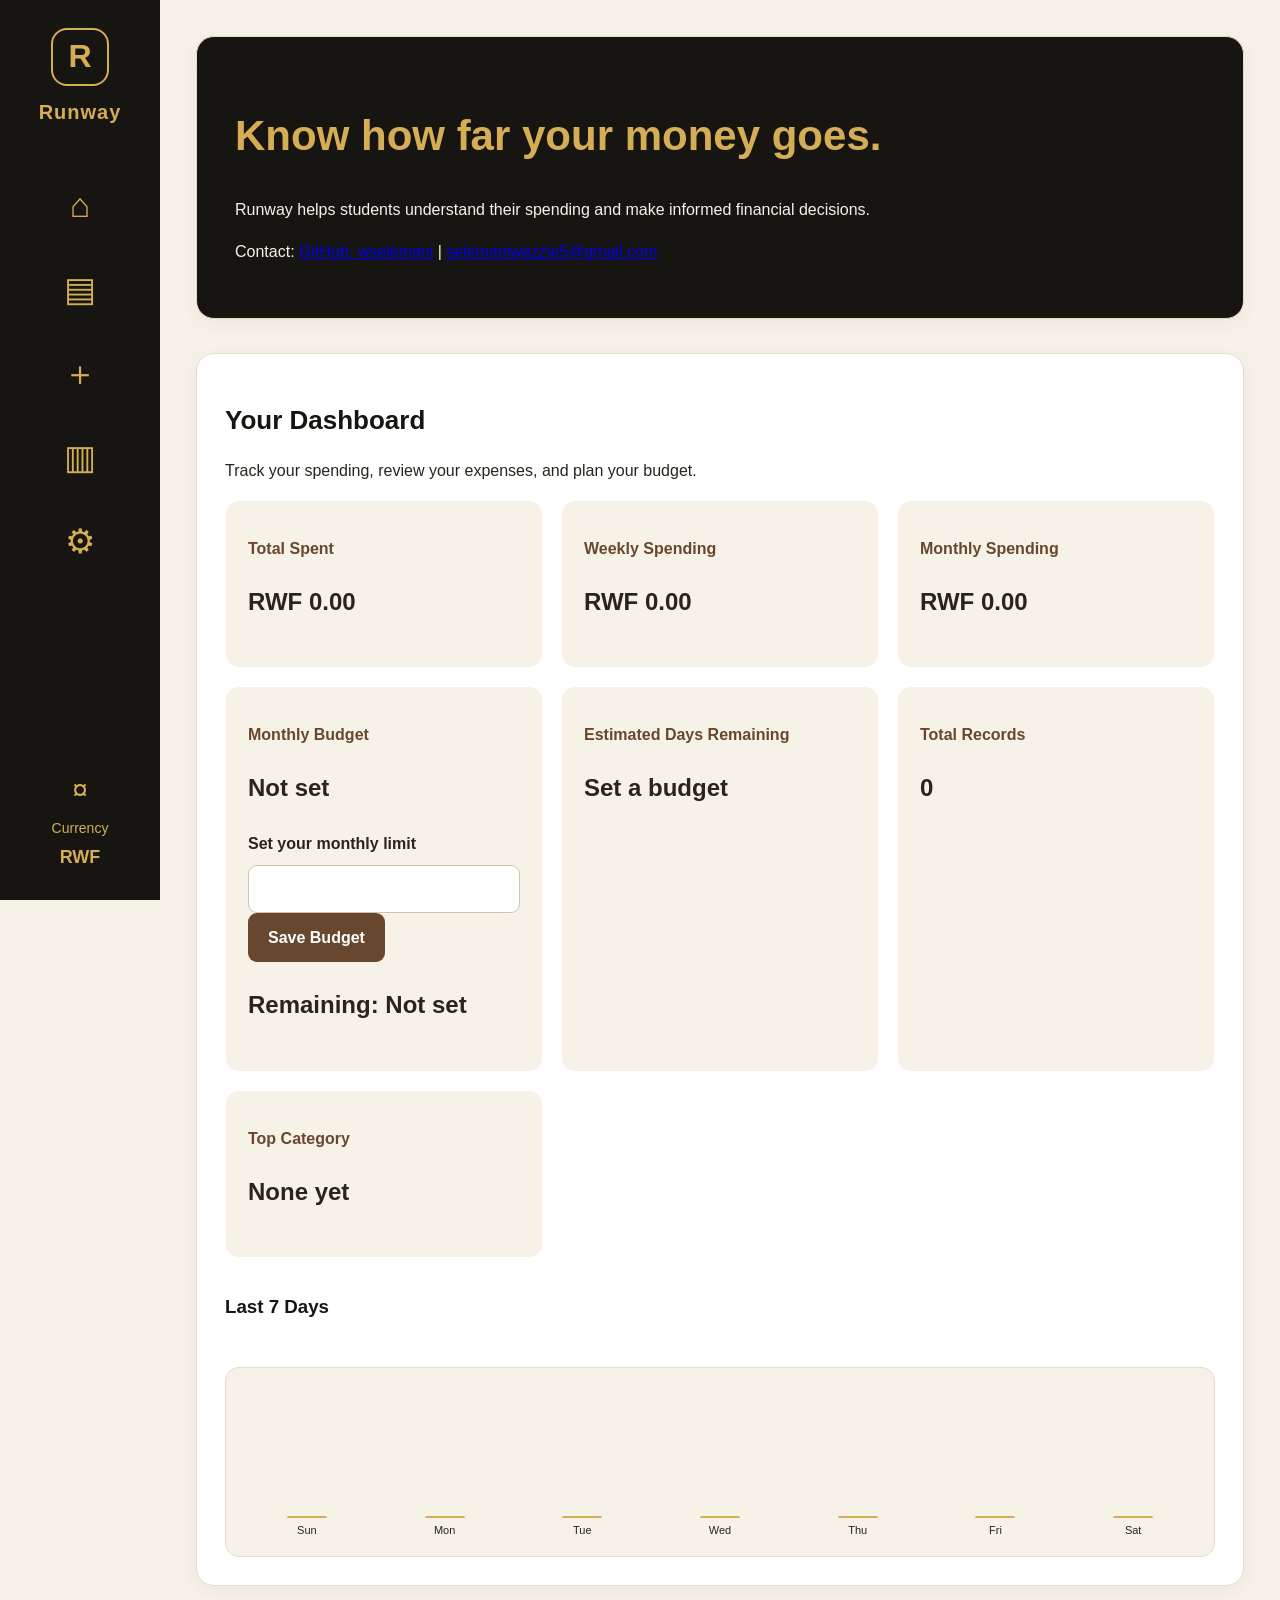
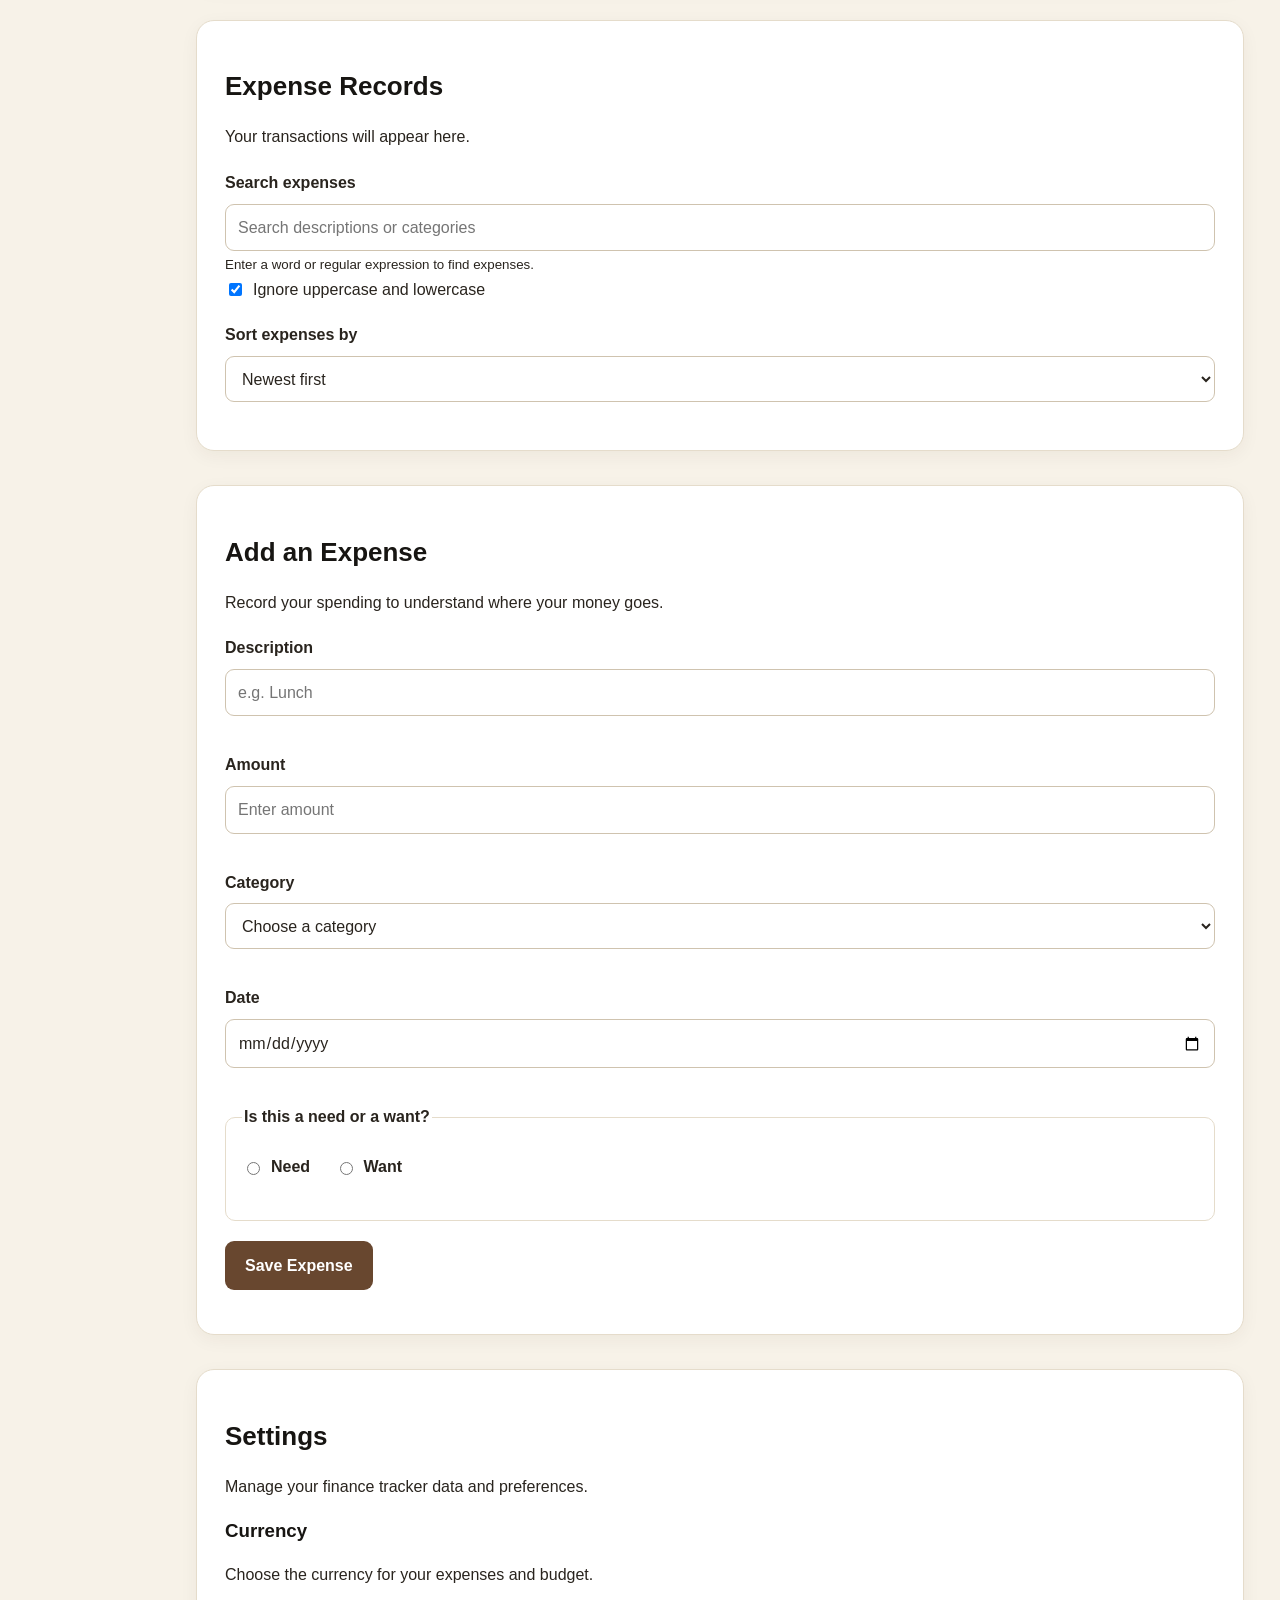
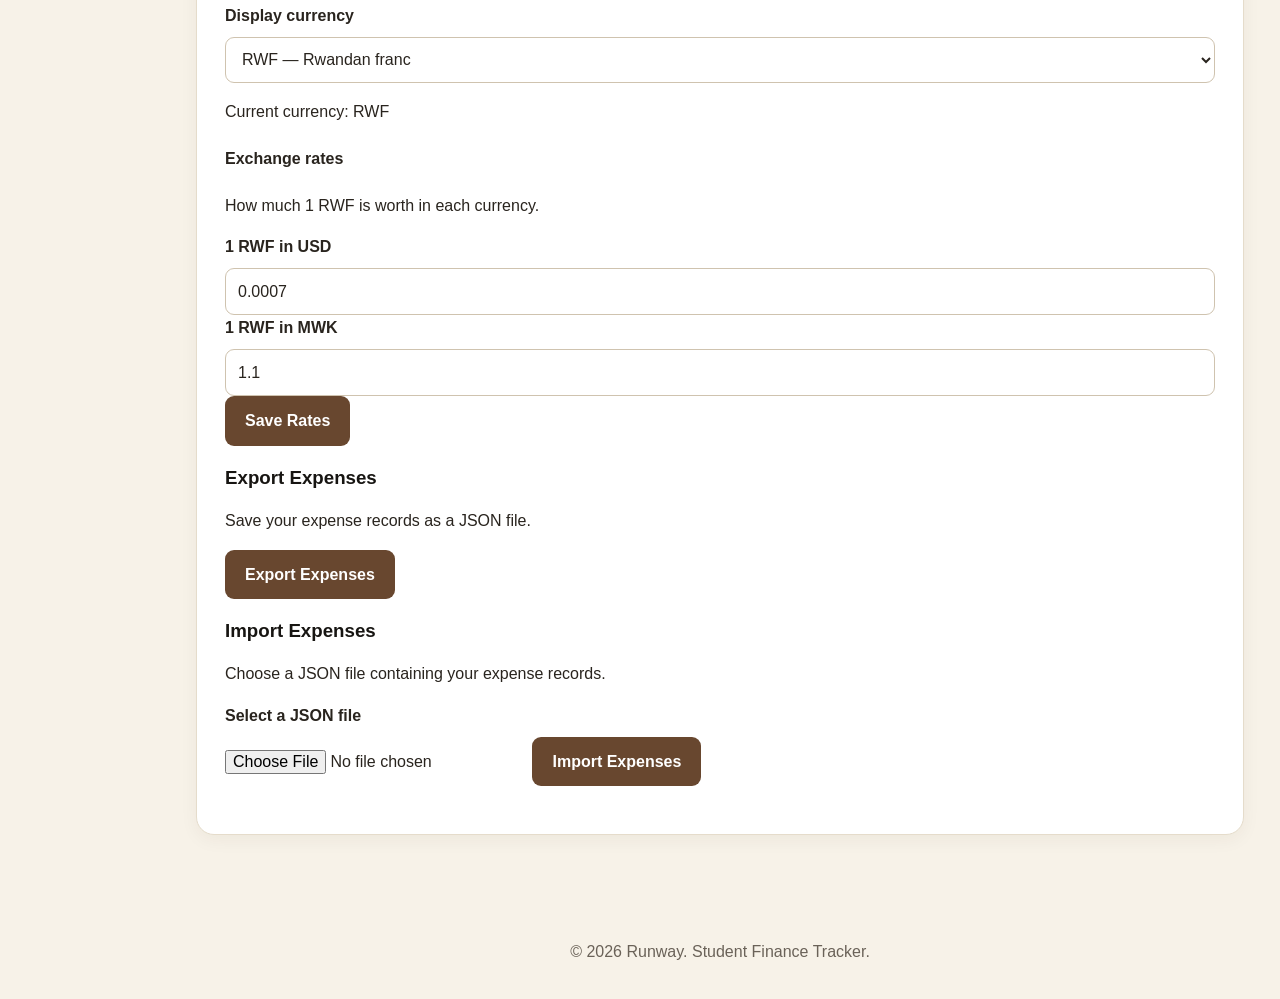
==== commit a359a556: "Working version before module split" ====
--- a/index.html
+++ b/index.html
@@ -62,7 +62,7 @@
         <section id="about" aria-labelledby="about-title">
             <h1 id="about-title">Know how far your money goes.</h1>
             <p>Runway helps students understand their spending and make informed financial decisions.</p>
-                  <p>
+                  <P>
                 Contact:
                 <a href="https://github.com/wselemani">GitHub: wselemani</a>
                 |
@@ -102,10 +102,12 @@
             required
         >
         <button type="submit">Save Budget</button>
+        <p id="budget-status" role="status"></p>
     </form>
 
     <p>Remaining: <span id="budget-remaining">Not set</span></p>
-   <p id="budget-message" aria-live="polite"></p> 
+    <p id="budget-message-polite" role="status"></p>
+    <p id="budget-message-alert" role="alert"></p>
 </article>
 
     <article class="summary-card">
@@ -115,8 +117,7 @@
      <article class="summary-card">
     <h3>Total Records</h3>
     <p id="record-count">0</p>
-</article./validators.js";
-caseToggle.addEventListener("change", displayExpenses);./validators.js";
+     </article>
 
 <article class="summary-card">
     <h3>Top Category</h3>
@@ -210,6 +211,7 @@
     </fieldset>
 
     <button type="submit">Save Expense</button>
+    <p id="form-status" role="status"></p>
 </form> 
 </section>
 
--- a/styles/main.css
+++ b/styles/main.css
@@ -6,7 +6,7 @@
     --cream: #F7F2E8;
     --white: #FFFFFF;
     --text: #29241E;
-    --muted: #776F64;
+    --muted: #6A6258;
     --border: #E5DCCB;
 }
 
@@ -115,7 +115,7 @@
 .nav-list a:focus {
     background: var(--gold);
     color: var(--black);
-    outline: none;
+    outline: 3px;
 }
 
 .sidebar-currency {
@@ -196,7 +196,7 @@
     min-width: 0;
     padding: 22px;
     background: var(--cream);
-    border: 1px solid var(--border);
+    border: 1px solid var(--white);
     border-radius: 14px;
 }
 
@@ -282,14 +282,14 @@
 }
 
 /* Tablet and larger screens */
-@media (min-width: 700px) {
+@media (min-width: 768px) {
     .dashboard-summary {
         grid-template-columns: repeat(2, minmax(0, 1fr));
     }
 }
 
 /* Desktop */
-@media (min-width: 1100px) {
+@media (min-width: 1024px) {
     .dashboard-summary {
         grid-template-columns: repeat(3, minmax(0, 1fr));
     }
@@ -336,6 +336,7 @@
         padding: 10px;
         width: calc(100% - 85px);
         max-width: none;
+        min-width: 0;
     }
 
     section {
@@ -485,3 +486,17 @@
     white-space: nowrap;
 }
 
+@media (max-width: 360px) {
+    .sidebar { width: 64px; height: 48px; font-size: 24px; }
+    .nav-list a { width:48px; height: 48px; font-size: 24px }
+    .brand-name, .sidebar-currency p { display: none; }
+    main { margin-left: 64px; width: calc(100% - 64%); padding: 8px; }
+    .site-footer { margin-left: 64px; }
+
+}
+
+@media (prefers-reduced-motion: reduce) {
+    html { scroll-behavior: auto; }
+    .trend-bar { animation: none; }
+}
+
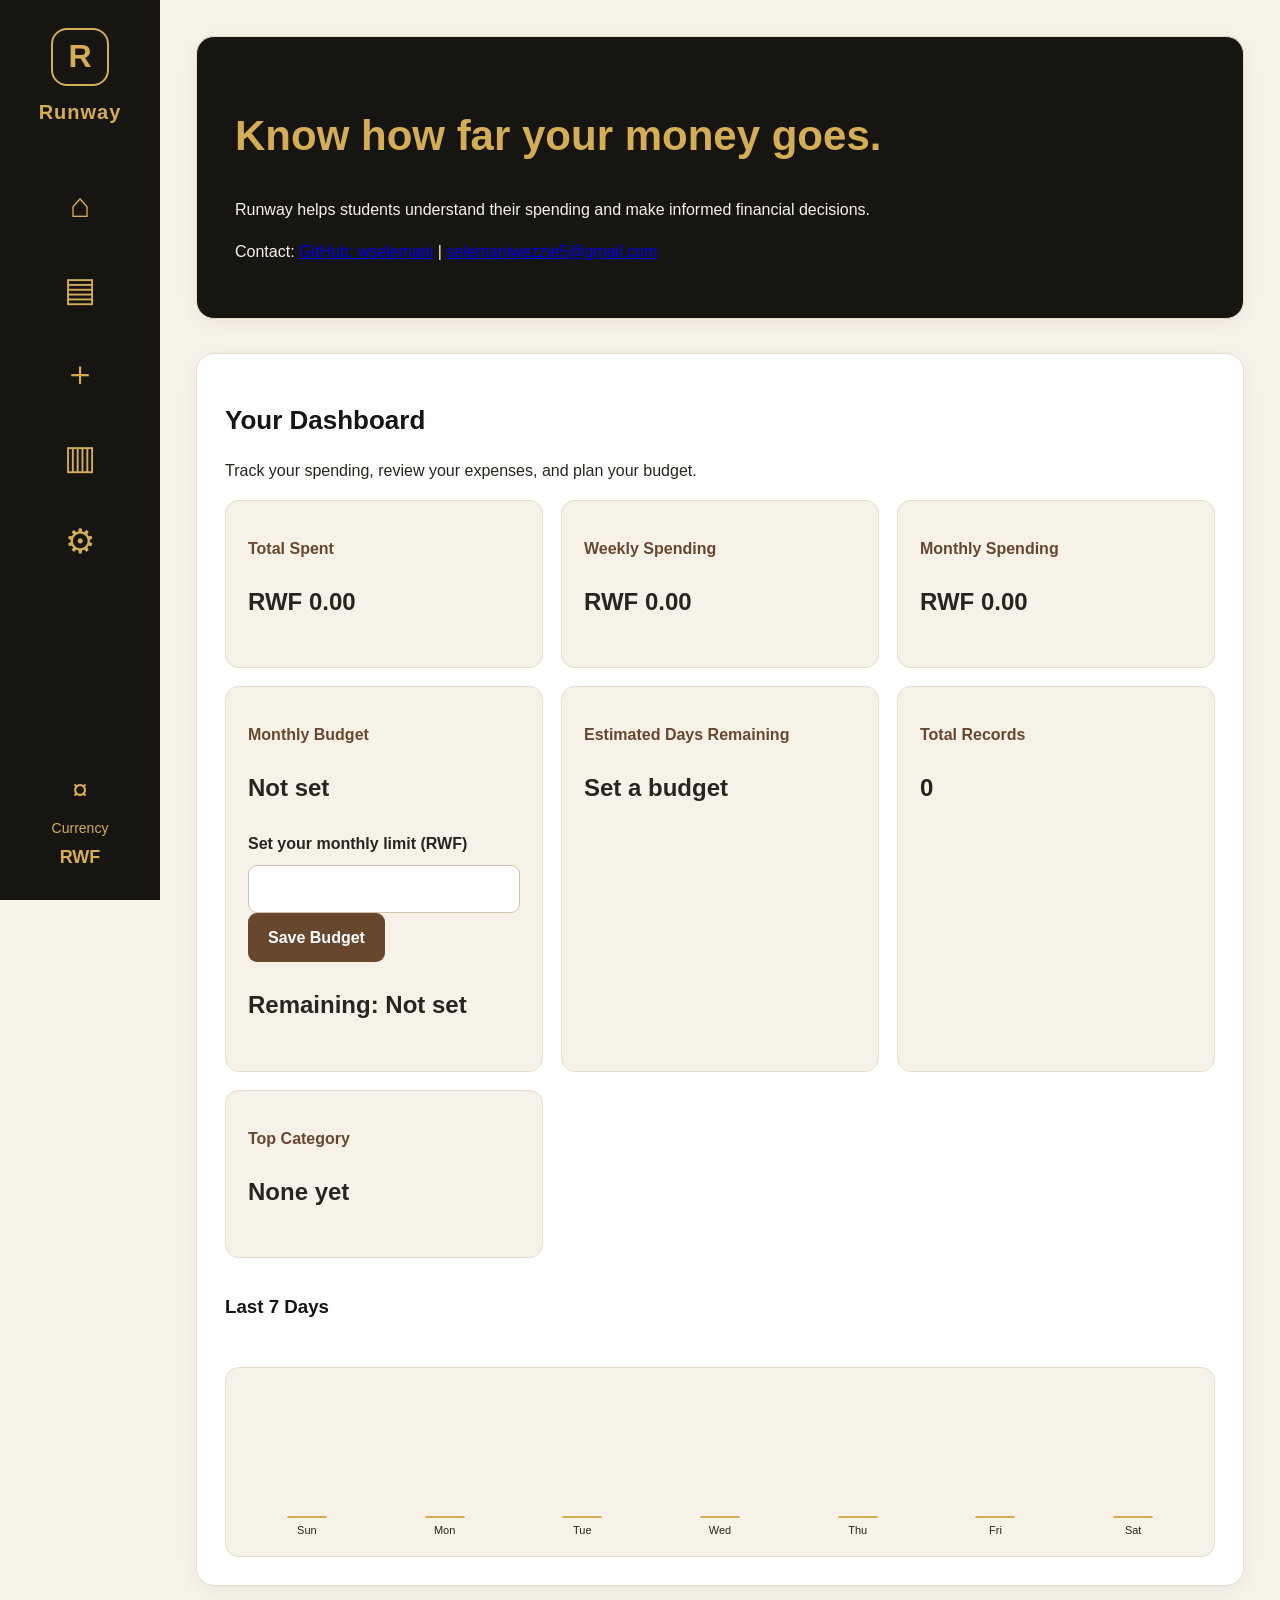
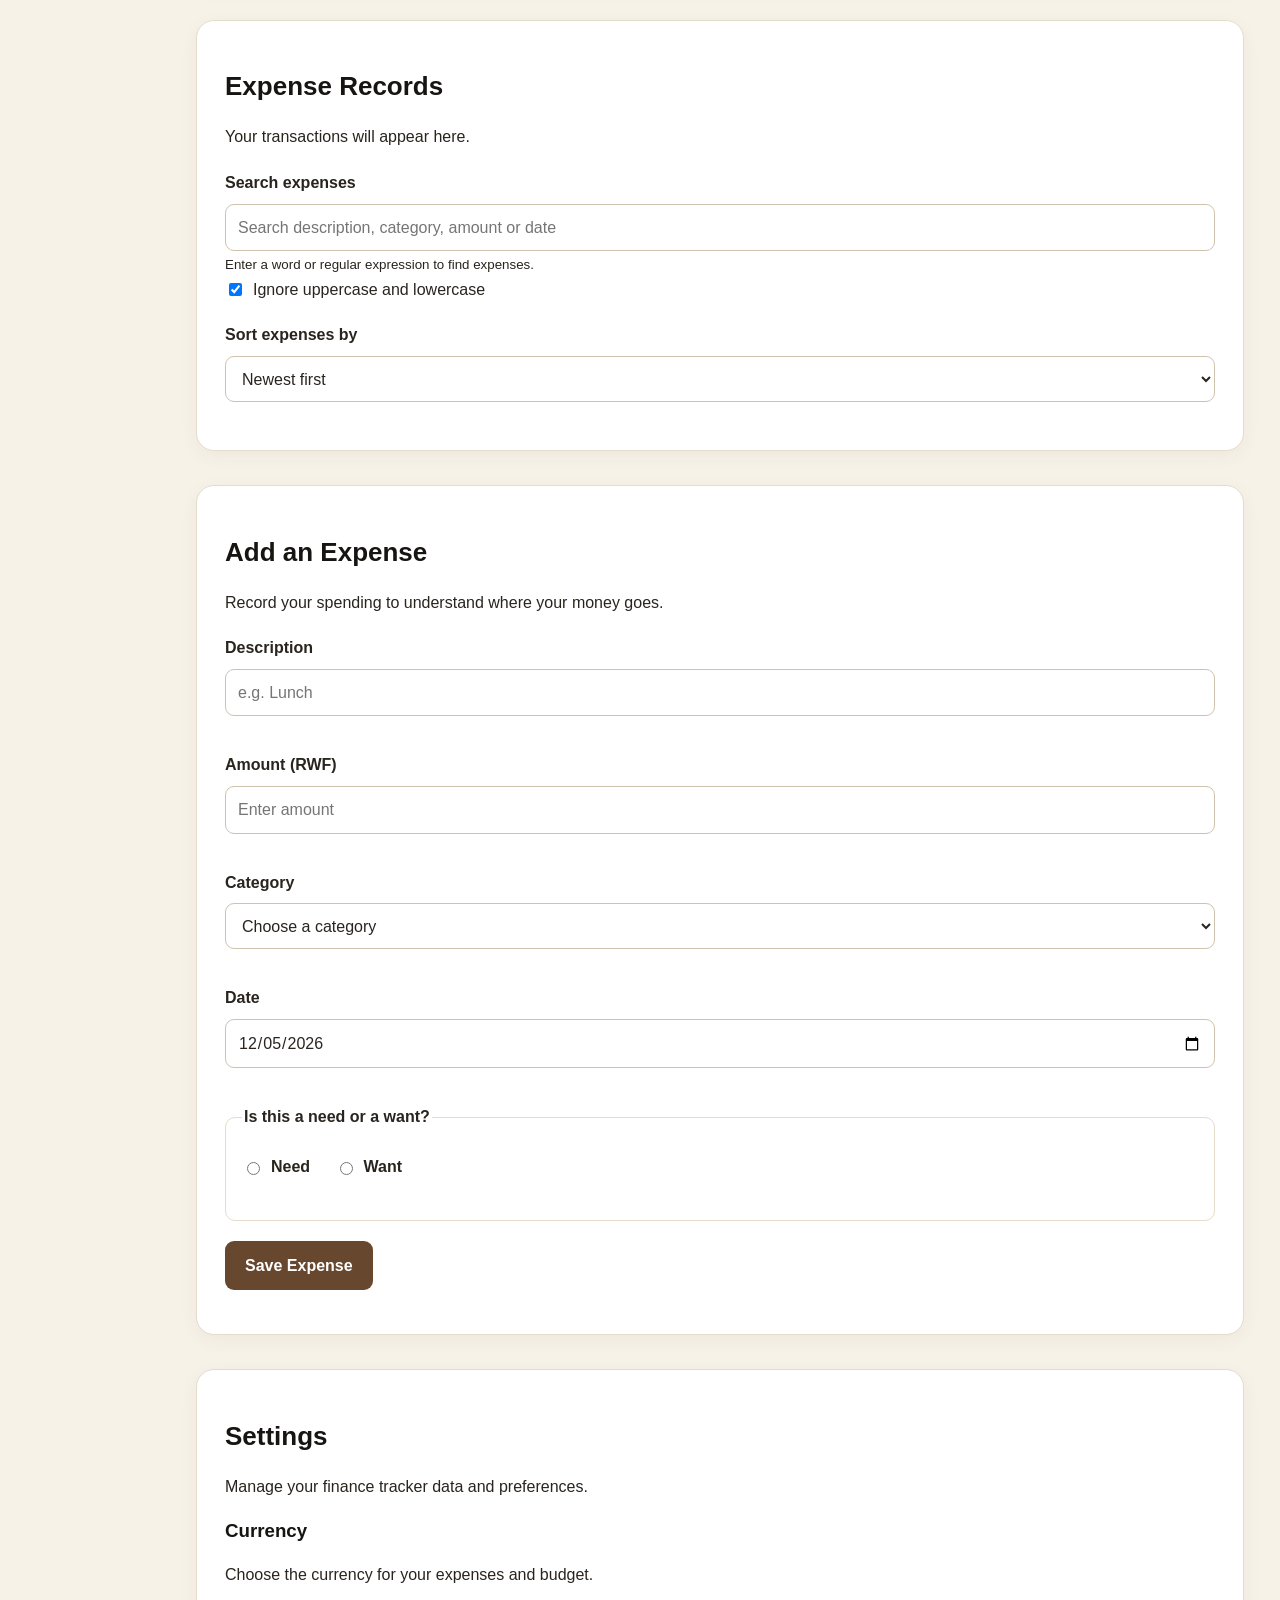
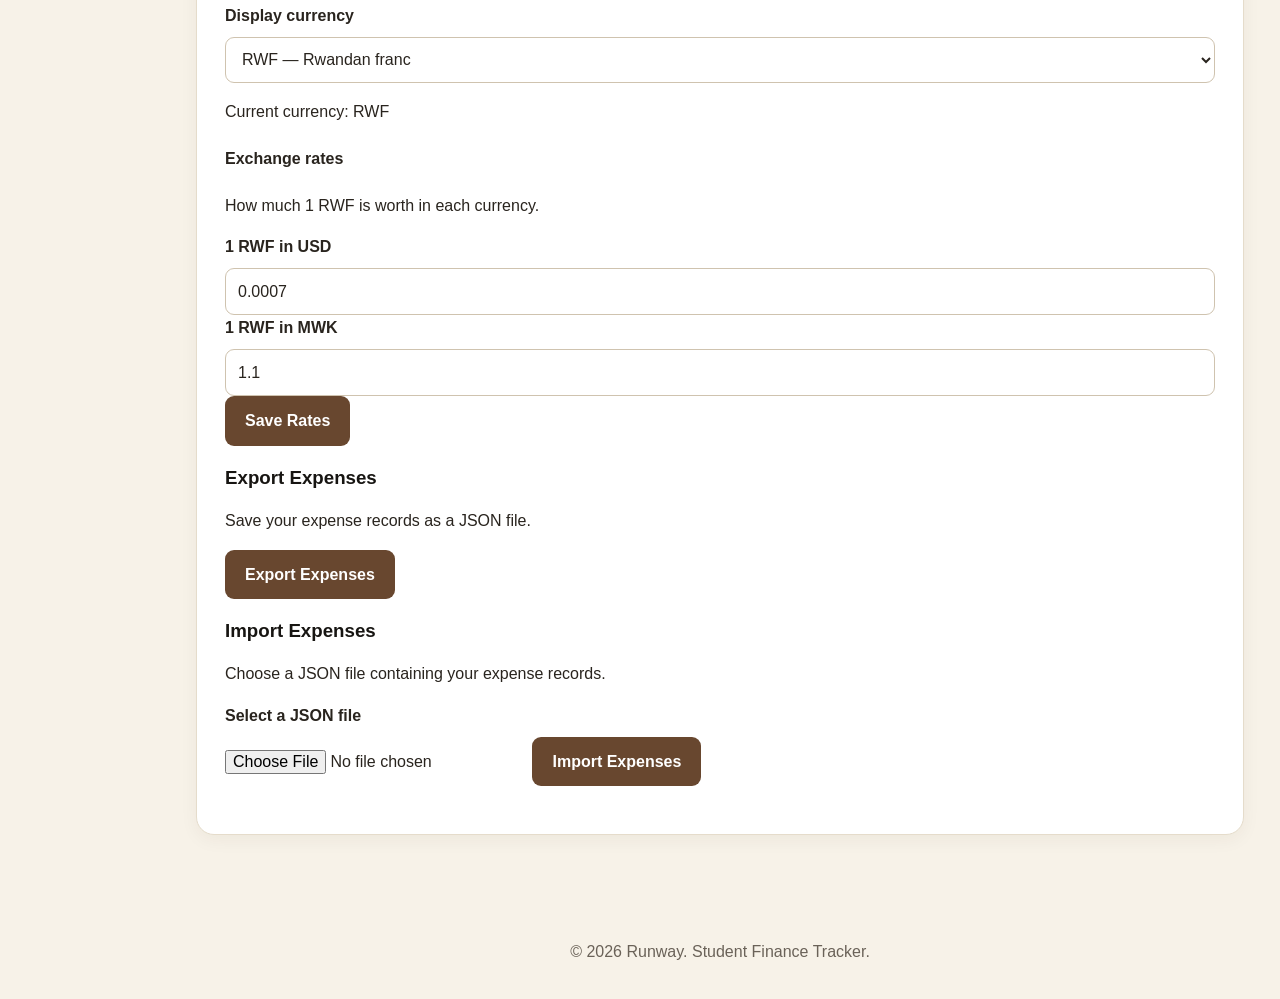
==== commit 02ce1eee: "Accessibility and responsive polish: header landmark, contrast, breakpoints" ====
--- a/index.html
+++ b/index.html
@@ -1,4 +1,3 @@
-
 <!DOCTYPE html>
 <html lang="en">
 <head>
@@ -13,257 +12,263 @@
 <body>
     <a class="skip-link" href="#main-content">Skip to main content</a>
 
-    
-<aside class="sidebar">
-    <a class="brand" href="#about" aria-label="Runway home">
-        <span class="brand-icon" aria-hidden="true">R</span>
-        <span class="brand-name">Runway</span>
-    </a>
-
-    <nav aria-label="Main navigation">
-        <ul class="nav-list">
-            <li>
-                <a href="#dashboard" aria-label="Dashboard" title="Dashboard">
-                    <span aria-hidden="true">⌂</span>
-                </a>
-            </li>
-            <li>
-                <a href="#records" aria-label="Transactions" title="Transactions">
-                    <span aria-hidden="true">▤</span>
-                </a>
-            </li>
-            <li>
-                <a href="#expense-form" aria-label="Add Expense" title="Add Expense">
-                    <span aria-hidden="true">＋</span>
-                </a>
-            </li>
-            <li>
-                <a href="#dashboard" aria-label="Spending Insights" title="Spending Insights">
-                    <span aria-hidden="true">▥</span>
-                </a>
-            </li>
-            <li>
-                <a href="#settings" aria-label="Settings" title="Settings">
-                    <span aria-hidden="true">⚙</span>
-                </a>
-            </li>
-        </ul>
-    </nav>
-
-    <div class="sidebar-currency">
-        <span aria-hidden="true">¤</span>
-        <p>Currency</p>
-        <strong>RWF</strong>
-    </div>
-</aside>
-
+    <header class="sidebar">
+        <a class="brand" href="#about" aria-label="Runway home">
+            <span class="brand-icon" aria-hidden="true">R</span>
+            <span class="brand-name">Runway</span>
+        </a>
+
+        <nav aria-label="Main navigation">
+            <ul class="nav-list">
+                <li>
+                    <a href="#dashboard" aria-label="Dashboard" title="Dashboard">
+                        <span aria-hidden="true">⌂</span>
+                    </a>
+                </li>
+                <li>
+                    <a href="#records" aria-label="Transactions" title="Transactions">
+                        <span aria-hidden="true">▤</span>
+                    </a>
+                </li>
+                <li>
+                    <a href="#expense-form" aria-label="Add Expense" title="Add Expense">
+                        <span aria-hidden="true">＋</span>
+                    </a>
+                </li>
+                <li>
+                    <a href="#dashboard" aria-label="Spending Insights" title="Spending Insights">
+                        <span aria-hidden="true">▥</span>
+                    </a>
+                </li>
+                <li>
+                    <a href="#settings" aria-label="Settings" title="Settings">
+                        <span aria-hidden="true">⚙</span>
+                    </a>
+                </li>
+            </ul>
+        </nav>
+
+        <div class="sidebar-currency">
+            <span aria-hidden="true">¤</span>
+            <p>Currency</p>
+            <strong>RWF</strong>
+        </div>
+    </header>
 
     <main id="main-content">
         <section id="about" aria-labelledby="about-title">
             <h1 id="about-title">Know how far your money goes.</h1>
             <p>Runway helps students understand their spending and make informed financial decisions.</p>
-                  <P>
+            <p>
                 Contact:
                 <a href="https://github.com/wselemani">GitHub: wselemani</a>
                 |
                 <a href="mailto:selemaniwezzie5@gmail.com">selemaniwezzie5@gmail.com</a>
             </p>
         </section>
+
         <section id="dashboard" aria-labelledby="dashboard-title">
-        <h2 id="dashboard-title">Your Dashboard</h2>
-     <p>Track your spending, review your expenses, and plan your budget.</p>
-    <div class="dashboard-summary">
-        <article class="summary-card">
-            <h3>Total Spent</h3>
-            <p id="total-spent">2</p>
-        </article>
-
-        <article class="summary-card">
-            <h3>Weekly Spending</h3>
-            <p id="weekly-spent">2</p>
-        </article>
-
-        <article class="summary-card">
-            <h3>Monthly Spending</h3>
-            <p id="monthly-spent">2</p>
-        </article>
-       <article class="summary-card">
-    <h3>Monthly Budget</h3>
-    <p id="monthly-budget">Not set</p>
-
-    <form id="budget-form">
-        <label for="budget-amount">Set your monthly limit</label>
-        <input
-            type="number"
-            id="budget-amount"
-            min="0.01"
-            step="0.01"
-
-            required
-        >
-        <button type="submit">Save Budget</button>
-        <p id="budget-status" role="status"></p>
-    </form>
-
-    <p>Remaining: <span id="budget-remaining">Not set</span></p>
-    <p id="budget-message-polite" role="status"></p>
-    <p id="budget-message-alert" role="alert"></p>
-</article>
-
-    <article class="summary-card">
-        <h3>Estimated Days Remaining</h3>
-        <p id="runway-days">Set a budget</p>
-    </article>
-     <article class="summary-card">
-    <h3>Total Records</h3>
-    <p id="record-count">0</p>
-     </article>
-
-<article class="summary-card">
-    <h3>Top Category</h3>
-    <p id="top-category">None yet</p>
-</article>
-<h3>Last 7 Days</h3>
-<div class="trend-chart" id="trend-chart" role="group" aria-label="Bar chart of spending over the last 7 days"></div>
-     </div>
-        </section>
-<section id="records" aria-labelledby="records-title">
-    <h2 id="records-title">Expense Records</h2>
-
-    <p>Your transactions will appear here.</p>
-
-    <div class="form-group">
-        <label for="expense-search">Search expenses</label>
-        <input
-            type="search"
-            id="expense-search"
-            placeholder="Search descriptions or categories"
-            aria-describedby="search-help"
-        >
-        <small id="search-help">
-            Enter a word or regular expression to find expenses.
-        </small>
-        <label class="check-label">
-    <input type="checkbox" id="case-toggle" checked>
-    Ignore uppercase and lowercase
-</label>
-    </div>
-
-    <div class="form-group">
-        <label for="sort-expenses">Sort expenses by</label>
-        <select id="sort-expenses">
-            <option value="newest">Newest first</option>
-            <option value="oldest">Oldest first</option>
-            <option value="description">Description (A–Z)</option>
-            <option value="amount-high">Amount (highest first)</option>
-            <option value="amount-low">Amount (lowest first)</option>
-        </select>
-    </div>
-</section>    
-<section id="expense-form" aria-labelledby="expense-title">
-    <h2 id="expense-title">Add an Expense</h2>
-    <p>Record your spending to understand where your money goes.</p>
-
-   <form id="expense-entry-form" novalidate>
-    <div class="form-group">
-        <label for="expense-description">Description</label>
-        <input type="text" id="expense-description" name="description" placeholder="e.g. Lunch">
-        <small class="error-message" id="description-error" aria-live="polite"></small>
-    </div>
-
-    <div class="form-group">
-        <label for="expense-amount">Amount</label>
-        <input type="number" id="expense-amount" name="amount" step="0.01" placeholder="Enter amount">
-        <small class="error-message" id="amount-error" aria-live="polite"></small>
-    </div>
-
-    <div class="form-group">
-        <label for="expense-category">Category</label>
-        <select id="expense-category" name="category">
-            <option value="">Choose a category</option>
-            <option value="Food">Food</option>
-            <option value="Books">Books</option>
-            <option value="Transport">Transport</option>
-            <option value="Entertainment">Entertainment</option>
-            <option value="Fees">Fees</option>
-            <option value="Other">Other</option>
-        </select>
-        <small class="error-message" id="category-error" aria-live="polite"></small>
-    </div>
-
-    <div class="form-group">
-        <label for="expense-date">Date</label>
-        <input type="date" id="expense-date" name="date">
-        <small class="error-message" id="date-error" aria-live="polite"></small>
-    </div>
-
-    <fieldset class="form-group">
-        <legend>Is this a need or a want?</legend>
-        <label>
-            <input type="radio" name="needWant" value="need">
-            Need
-        </label>
-        <label>
-            <input type="radio" name="needWant" value="want">
-            Want
-        </label>
-        <small class="error-message" id="needwant-error" aria-live="polite"></small>
-    </fieldset>
-
-    <button type="submit">Save Expense</button>
-    <p id="form-status" role="status"></p>
-</form> 
-</section>
-
-       <section id="settings" aria-labelledby="settings-title">
-        <h2 id="settings-title">Settings</h2>
-        <p>Manage your finance tracker data and preferences.</p>
-                <div class="form-group">
-            <h3>Currency</h3>
-            <p>Choose the currency for your expenses and budget.</p>
-
-            <label for="currency-select">Display currency</label>
-            <select id="currency-select">
-                <option value="RWF">RWF — Rwandan franc</option>
-                <option value="USD">USD — US dollar</option>
-                <option value="MWK">MWK — Malawian kwacha</option>
-            </select>
-
-            <p id="currency-status" role="status" aria-live="polite">
-                Current currency: RWF
-            </p>
-            <h4>Exchange rates</h4>
-<p>How much 1 RWF is worth in each currency.</p>
-
-<label for="rate-usd">1 RWF in USD</label>
-<input type="number" id="rate-usd" min="0" step="any">
-
-<label for="rate-mwk">1 RWF in MWK</label>
-<input type="number" id="rate-mwk" min="0" step="any">
-
-<button type="button" id="save-rates">Save Rates</button>
-<p id="rates-status" role="status" aria-live="polite"></p>
-        </div>
-
-        <div class="form-group">
-            <h3>Export Expenses</h3>
-            <p>Save your expense records as a JSON file.</p>
-            <button type="button" id="export-expenses">Export Expenses</button>
-        </div>
-
-        <div class="form-group">
-            <h3>Import Expenses</h3>
-            <p>Choose a JSON file containing your expense records.</p>
-            <label for="import-file">Select a JSON file</label>
-            <input type="file" id="import-file" accept=".json,application/json">
-            <button type="button" id="import-expenses">Import Expenses</button>
-            <p id="import-status" role="status" aria-live="polite"></p>
-        </div>
-    </section>
+            <h2 id="dashboard-title">Your Dashboard</h2>
+            <p>Track your spending, review your expenses, and plan your budget.</p>
+
+            <div class="dashboard-summary">
+                <article class="summary-card">
+                    <h3>Total Spent</h3>
+                    <p id="total-spent">0</p>
+                </article>
+
+                <article class="summary-card">
+                    <h3>Weekly Spending</h3>
+                    <p id="weekly-spent">0</p>
+                </article>
+
+                <article class="summary-card">
+                    <h3>Monthly Spending</h3>
+                    <p id="monthly-spent">0</p>
+                </article>
+
+                <article class="summary-card">
+                    <h3>Monthly Budget</h3>
+                    <p id="monthly-budget">Not set</p>
+
+                    <form id="budget-form">
+                        <label for="budget-amount">Set your monthly limit (RWF)</label>
+                        <input
+                            type="number"
+                            id="budget-amount"
+                            min="0.01"
+                            step="0.01"
+                            required
+                        >
+                        <button type="submit">Save Budget</button>
+                        <p id="budget-status" role="status"></p>
+                    </form>
+
+                    <p>Remaining: <span id="budget-remaining">Not set</span></p>
+                    <p id="budget-message-polite" role="status"></p>
+                    <p id="budget-message-alert" role="alert"></p>
+                </article>
+
+                <article class="summary-card">
+                    <h3>Estimated Days Remaining</h3>
+                    <p id="runway-days">Set a budget</p>
+                </article>
+
+                <article class="summary-card">
+                    <h3>Total Records</h3>
+                    <p id="record-count">0</p>
+                </article>
+
+                <article class="summary-card">
+                    <h3>Top Category</h3>
+                    <p id="top-category">None yet</p>
+                </article>
+
+                <h3>Last 7 Days</h3>
+                <div class="trend-chart" id="trend-chart" role="group" aria-label="Bar chart of spending over the last 7 days"></div>
+            </div>
+        </section>
+
+        <section id="records" aria-labelledby="records-title">
+            <h2 id="records-title" tabindex="-1">Expense Records</h2>
+
+            <p id="records-message" aria-live="polite">Your transactions will appear here.</p>
+
+            <div class="form-group">
+                <label for="expense-search">Search expenses</label>
+                <input
+                    type="search"
+                    id="expense-search"
+                    placeholder="Search description, category, amount or date"
+                    aria-describedby="search-help"
+                >
+                <small id="search-help">
+                    Enter a word or regular expression to find expenses.
+                </small>
+                <label class="check-label">
+                    <input type="checkbox" id="case-toggle" checked>
+                    Ignore uppercase and lowercase
+                </label>
+            </div>
+
+            <div class="form-group">
+                <label for="sort-expenses">Sort expenses by</label>
+                <select id="sort-expenses">
+                    <option value="newest">Newest first</option>
+                    <option value="oldest">Oldest first</option>
+                    <option value="description">Description (A–Z)</option>
+                    <option value="amount-high">Amount (highest first)</option>
+                    <option value="amount-low">Amount (lowest first)</option>
+                </select>
+            </div>
+        </section>
+
+        <section id="expense-form" aria-labelledby="expense-title">
+            <h2 id="expense-title">Add an Expense</h2>
+            <p>Record your spending to understand where your money goes.</p>
+
+            <form id="expense-entry-form" novalidate>
+                <div class="form-group">
+                    <label for="expense-description">Description</label>
+                    <input type="text" id="expense-description" name="description" placeholder="e.g. Lunch">
+                    <small class="error-message" id="description-error" aria-live="polite"></small>
+                </div>
+
+                <div class="form-group">
+                    <label for="expense-amount">Amount (RWF)</label>
+                    <input type="number" id="expense-amount" name="amount" step="0.01" placeholder="Enter amount">
+                    <small class="error-message" id="amount-error" aria-live="polite"></small>
+                </div>
+
+                <div class="form-group">
+                    <label for="expense-category">Category</label>
+                    <select id="expense-category" name="category">
+                        <option value="">Choose a category</option>
+                        <option value="Food">Food</option>
+                        <option value="Books">Books</option>
+                        <option value="Transport">Transport</option>
+                        <option value="Entertainment">Entertainment</option>
+                        <option value="Fees">Fees</option>
+                        <option value="Other">Other</option>
+                    </select>
+                    <small class="error-message" id="category-error" aria-live="polite"></small>
+                </div>
+
+                <div class="form-group">
+                    <label for="expense-date">Date</label>
+                    <input type="date" id="expense-date" name="date">
+                    <small class="error-message" id="date-error" aria-live="polite"></small>
+                </div>
+
+                <fieldset class="form-group">
+                    <legend>Is this a need or a want?</legend>
+                    <label>
+                        <input type="radio" name="needWant" value="need">
+                        Need
+                    </label>
+                    <label>
+                        <input type="radio" name="needWant" value="want">
+                        Want
+                    </label>
+                    <small class="error-message" id="needwant-error" aria-live="polite"></small>
+                </fieldset>
+
+                <button type="submit">Save Expense</button>
+                <p id="form-status" role="status"></p>
+            </form>
+        </section>
+
+        <section id="settings" aria-labelledby="settings-title">
+            <h2 id="settings-title">Settings</h2>
+            <p>Manage your finance tracker data and preferences.</p>
+
+            <div class="form-group">
+                <h3>Currency</h3>
+                <p>Choose the currency for your expenses and budget.</p>
+
+                <label for="currency-select">Display currency</label>
+                <select id="currency-select">
+                    <option value="RWF">RWF — Rwandan franc</option>
+                    <option value="USD">USD — US dollar</option>
+                    <option value="MWK">MWK — Malawian kwacha</option>
+                </select>
+
+                <p id="currency-status" role="status" aria-live="polite">
+                    Current currency: RWF
+                </p>
+
+                <h4>Exchange rates</h4>
+                <p>How much 1 RWF is worth in each currency.</p>
+
+                <label for="rate-usd">1 RWF in USD</label>
+                <input type="number" id="rate-usd" min="0" step="any">
+
+                <label for="rate-mwk">1 RWF in MWK</label>
+                <input type="number" id="rate-mwk" min="0" step="any">
+
+                <button type="button" id="save-rates">Save Rates</button>
+                <p id="rates-status" role="status" aria-live="polite"></p>
+            </div>
+
+            <div class="form-group">
+                <h3>Export Expenses</h3>
+                <p>Save your expense records as a JSON file.</p>
+                <button type="button" id="export-expenses">Export Expenses</button>
+            </div>
+
+            <div class="form-group">
+                <h3>Import Expenses</h3>
+                <p>Choose a JSON file containing your expense records.</p>
+                <label for="import-file">Select a JSON file</label>
+                <input type="file" id="import-file" accept=".json,application/json">
+                <button type="button" id="import-expenses">Import Expenses</button>
+                <p id="import-status" role="status" aria-live="polite"></p>
+            </div>
+        </section>
     </main>
 
     <footer class="site-footer">
         <p>&copy; 2026 Runway. Student Finance Tracker.</p>
-</footer>
+    </footer>
 </body>
-</html>+</html>
--- a/styles/main.css
+++ b/styles/main.css
@@ -1,4 +1,3 @@
-
 :root {
     --black: #171512;
     --gold: #D4AD55;
@@ -115,7 +114,11 @@
 .nav-list a:focus {
     background: var(--gold);
     color: var(--black);
-    outline: 3px;
+}
+
+.nav-list a:focus-visible {
+    outline: 3px solid var(--white);
+    outline-offset: 2px;
 }
 
 .sidebar-currency {
@@ -196,7 +199,7 @@
     min-width: 0;
     padding: 22px;
     background: var(--cream);
-    border: 1px solid var(--white);
+    border: 1px solid var(--border);
     border-radius: 14px;
 }
 
@@ -416,7 +419,6 @@
     color: #B3261E;
     font-weight: bold;
     min-height: 1.2em;
-
 }
 
 mark {
@@ -477,6 +479,7 @@
     from { transform: scaleY(0); }
     to { transform: scaleY(1); }
 }
+
 .dashboard-summary > h3,
 .dashboard-summary > .trend-chart {
     grid-column: 1 / -1;
@@ -486,17 +489,41 @@
     white-space: nowrap;
 }
 
+/* Very small phones (about 360px) */
 @media (max-width: 360px) {
-    .sidebar { width: 64px; height: 48px; font-size: 24px; }
-    .nav-list a { width:48px; height: 48px; font-size: 24px }
-    .brand-name, .sidebar-currency p { display: none; }
-    main { margin-left: 64px; width: calc(100% - 64%); padding: 8px; }
-    .site-footer { margin-left: 64px; }
-
-}
-
+    .sidebar {
+        width: 64px;
+    }
+
+    .nav-list a {
+        width: 48px;
+        height: 48px;
+        font-size: 24px;
+    }
+
+    .brand-name,
+    .sidebar-currency p {
+        display: none;
+    }
+
+    main {
+        margin-left: 64px;
+        width: calc(100% - 64px);
+        padding: 8px;
+    }
+
+    .site-footer {
+        margin-left: 64px;
+    }
+}
+
+/* Respect people who prefer less motion */
 @media (prefers-reduced-motion: reduce) {
-    html { scroll-behavior: auto; }
-    .trend-bar { animation: none; }
-}
-
+    html {
+        scroll-behavior: auto;
+    }
+
+    .trend-bar {
+        animation: none;
+    }
+}
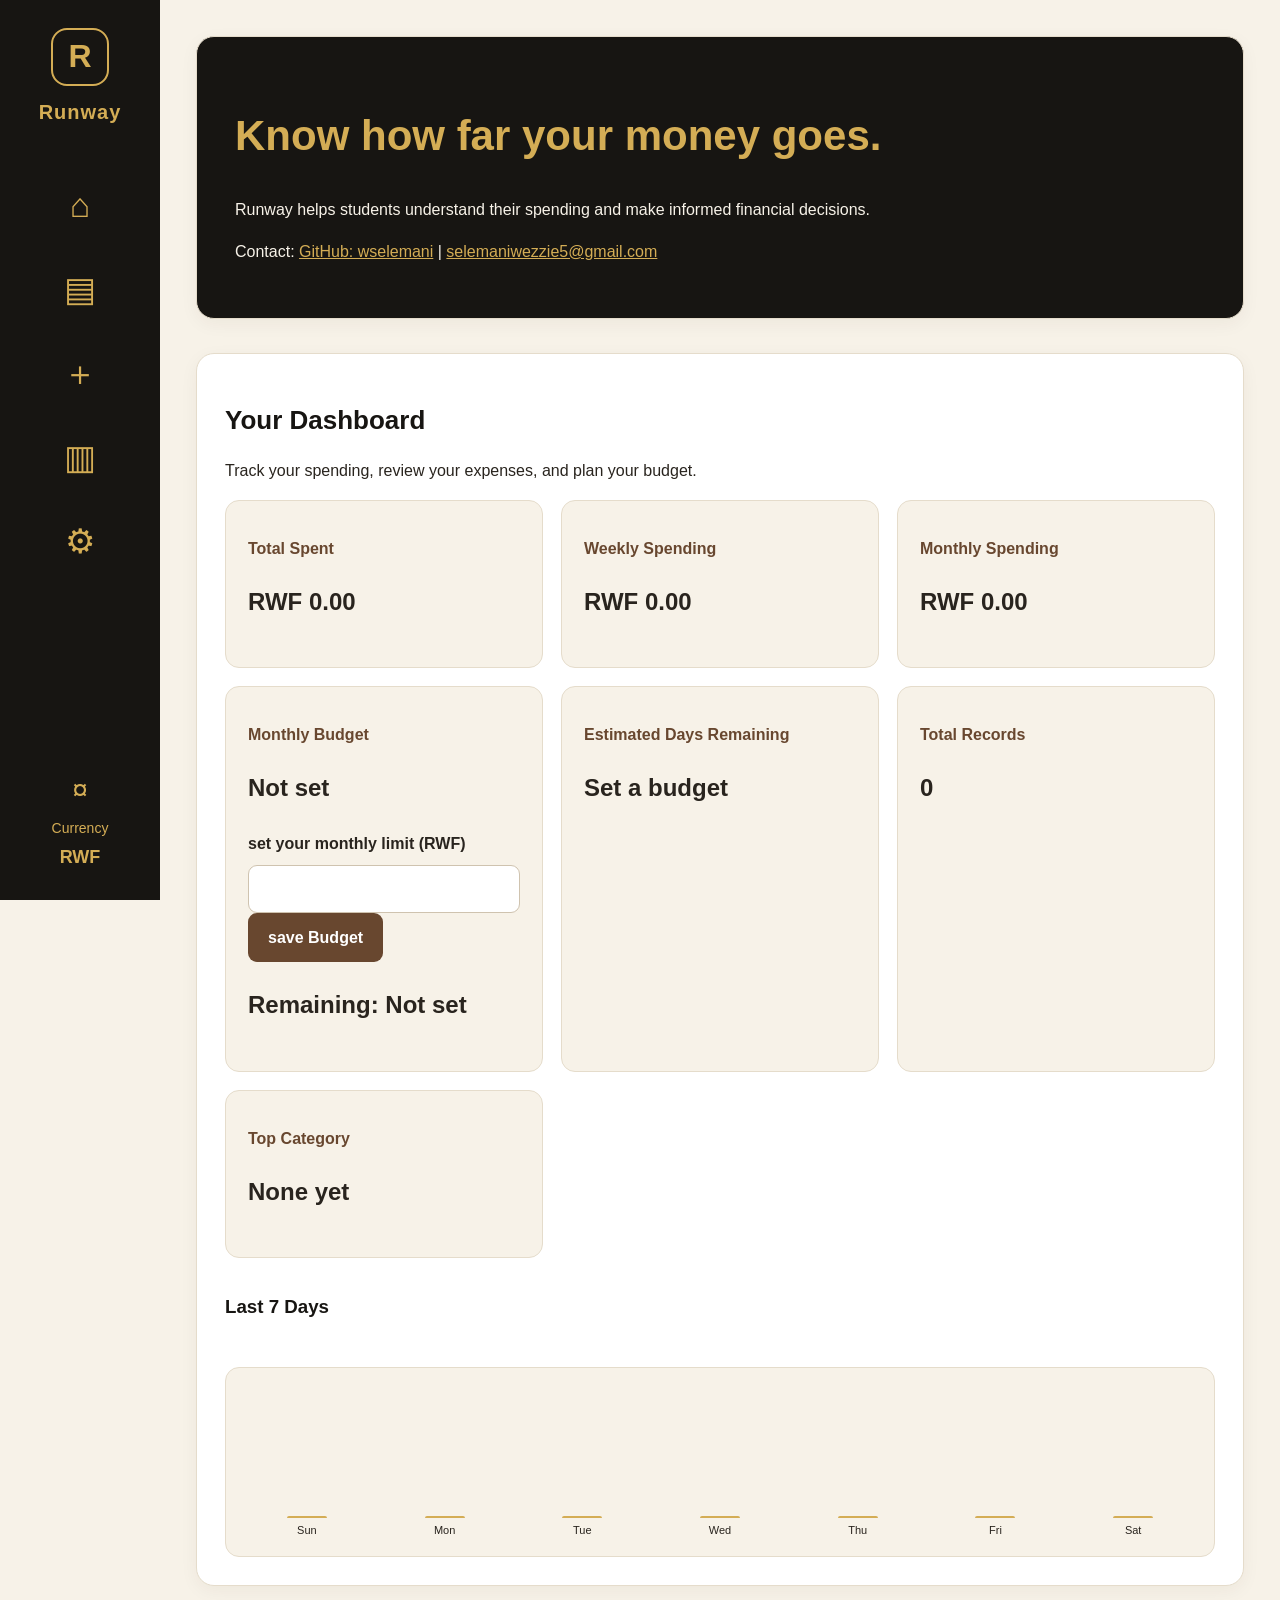
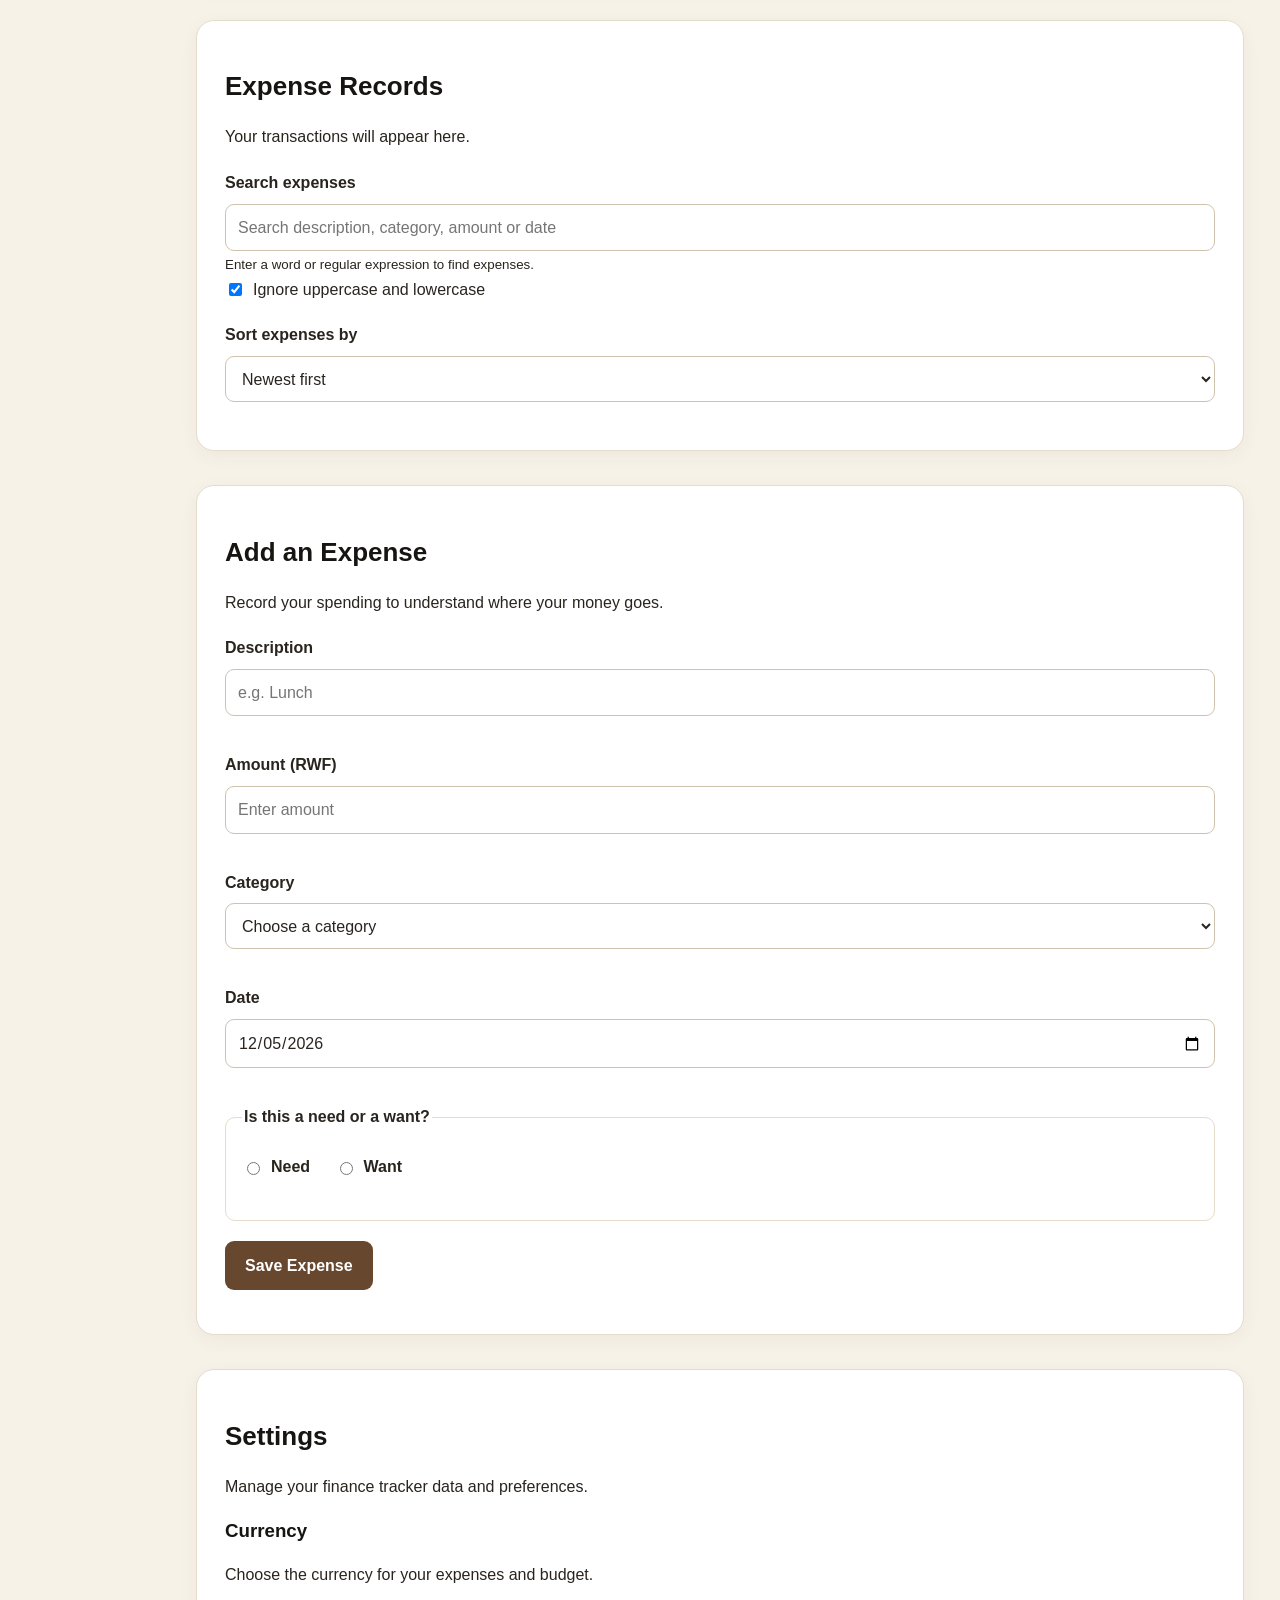
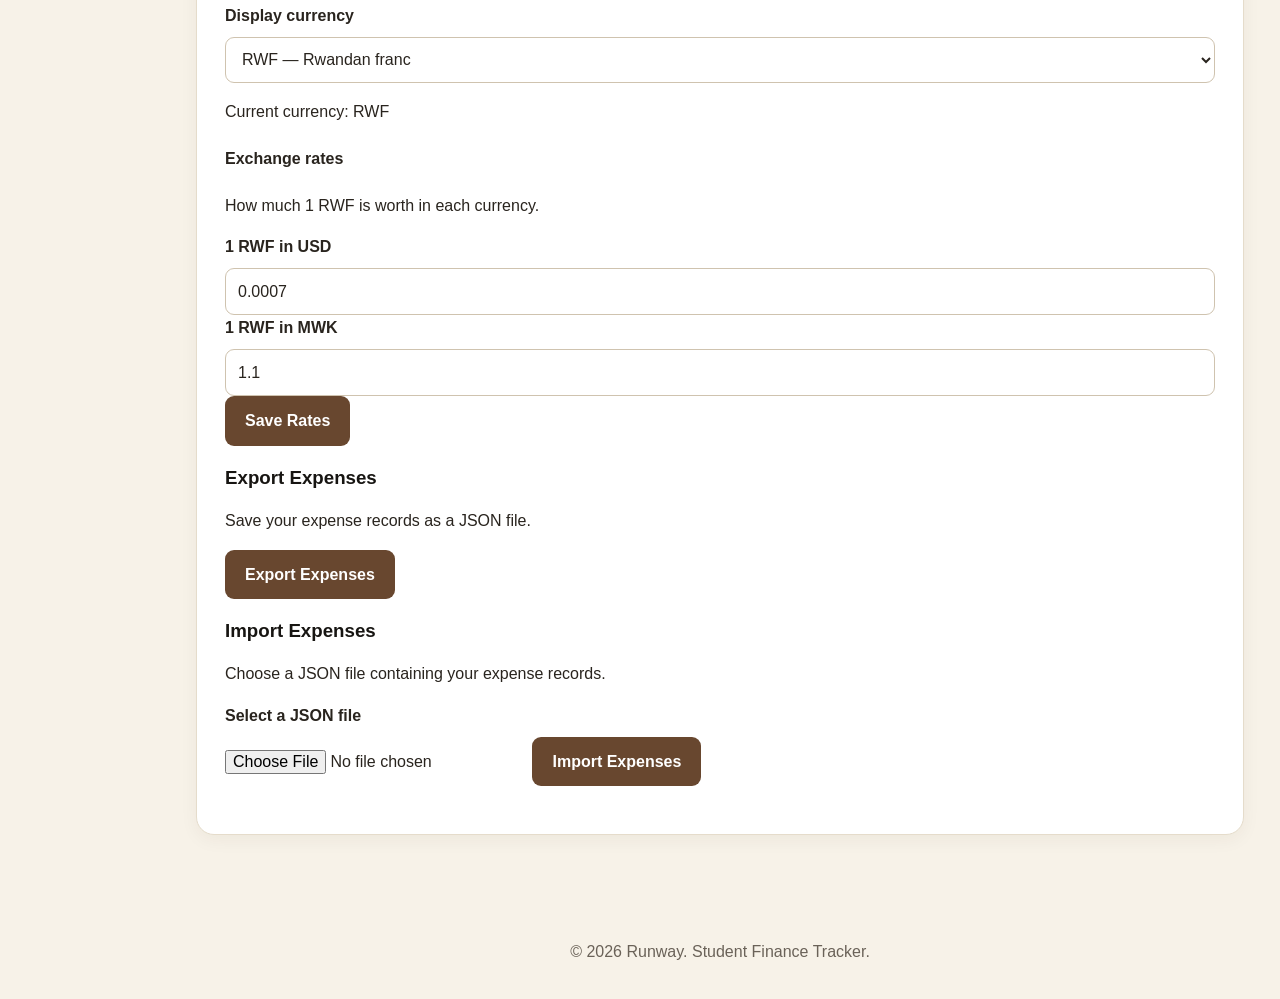
==== commit 6aece796: "fixing bugs" ====
--- a/index.html
+++ b/index.html
@@ -1,16 +1,16 @@
 <!DOCTYPE html>
 <html lang="en">
-<head>
-    <meta charset="UTF-8">
-    <meta name="viewport" content="width=device-width, initial-scale=1.0">
-    <meta name="description" content="Runway helps students understand and manage their spending.">
-    <title>Runway | Student Finance Tracker</title>
-    <link rel="icon" href="data:,">
-    <link rel="stylesheet" href="styles/main.css">
-    <script type="module" src="scripts/main.js"></script>
-</head>
-<body>
-    <a class="skip-link" href="#main-content">Skip to main content</a>
+    <head>
+        <meta charset="UTF-8">
+        <meta name="viewport" content="width=device-width, initial-scale=1.0">
+        <meta name="description" content="Runway helps students understand and manage their spending.">
+        <title>Runway | Student Finance Tracker</title>
+        <link rel="icon" href="data:,">
+        <link rel="stylesheet" href="styles/main.css">
+        <script type="module" src="scripts/main.js"></script>
+    </head>
+    <body>
+       <a class="skip-link" href="#main-content">Skip to main content</a>
 
     <header class="sidebar">
         <a class="brand" href="#about" aria-label="Runway home">
@@ -92,7 +92,7 @@
                     <p id="monthly-budget">Not set</p>
 
                     <form id="budget-form">
-                        <label for="budget-amount">Set your monthly limit (RWF)</label>
+                        <label for="budget-amount">set your monthly limit (RWF)</label>
                         <input
                             type="number"
                             id="budget-amount"
@@ -100,7 +100,7 @@
                             step="0.01"
                             required
                         >
-                        <button type="submit">Save Budget</button>
+                        <button type="submit">save Budget</button>
                         <p id="budget-status" role="status"></p>
                     </form>
 
--- a/styles/main.css
+++ b/styles/main.css
@@ -527,3 +527,13 @@
         animation: none;
     }
 }
+
+section#about a {
+    color: var(--gold);
+}
+
+section#about a:focus-visible {
+    outline: 3px solid var(--white);
+    outline-offset: 2px;
+
+}
